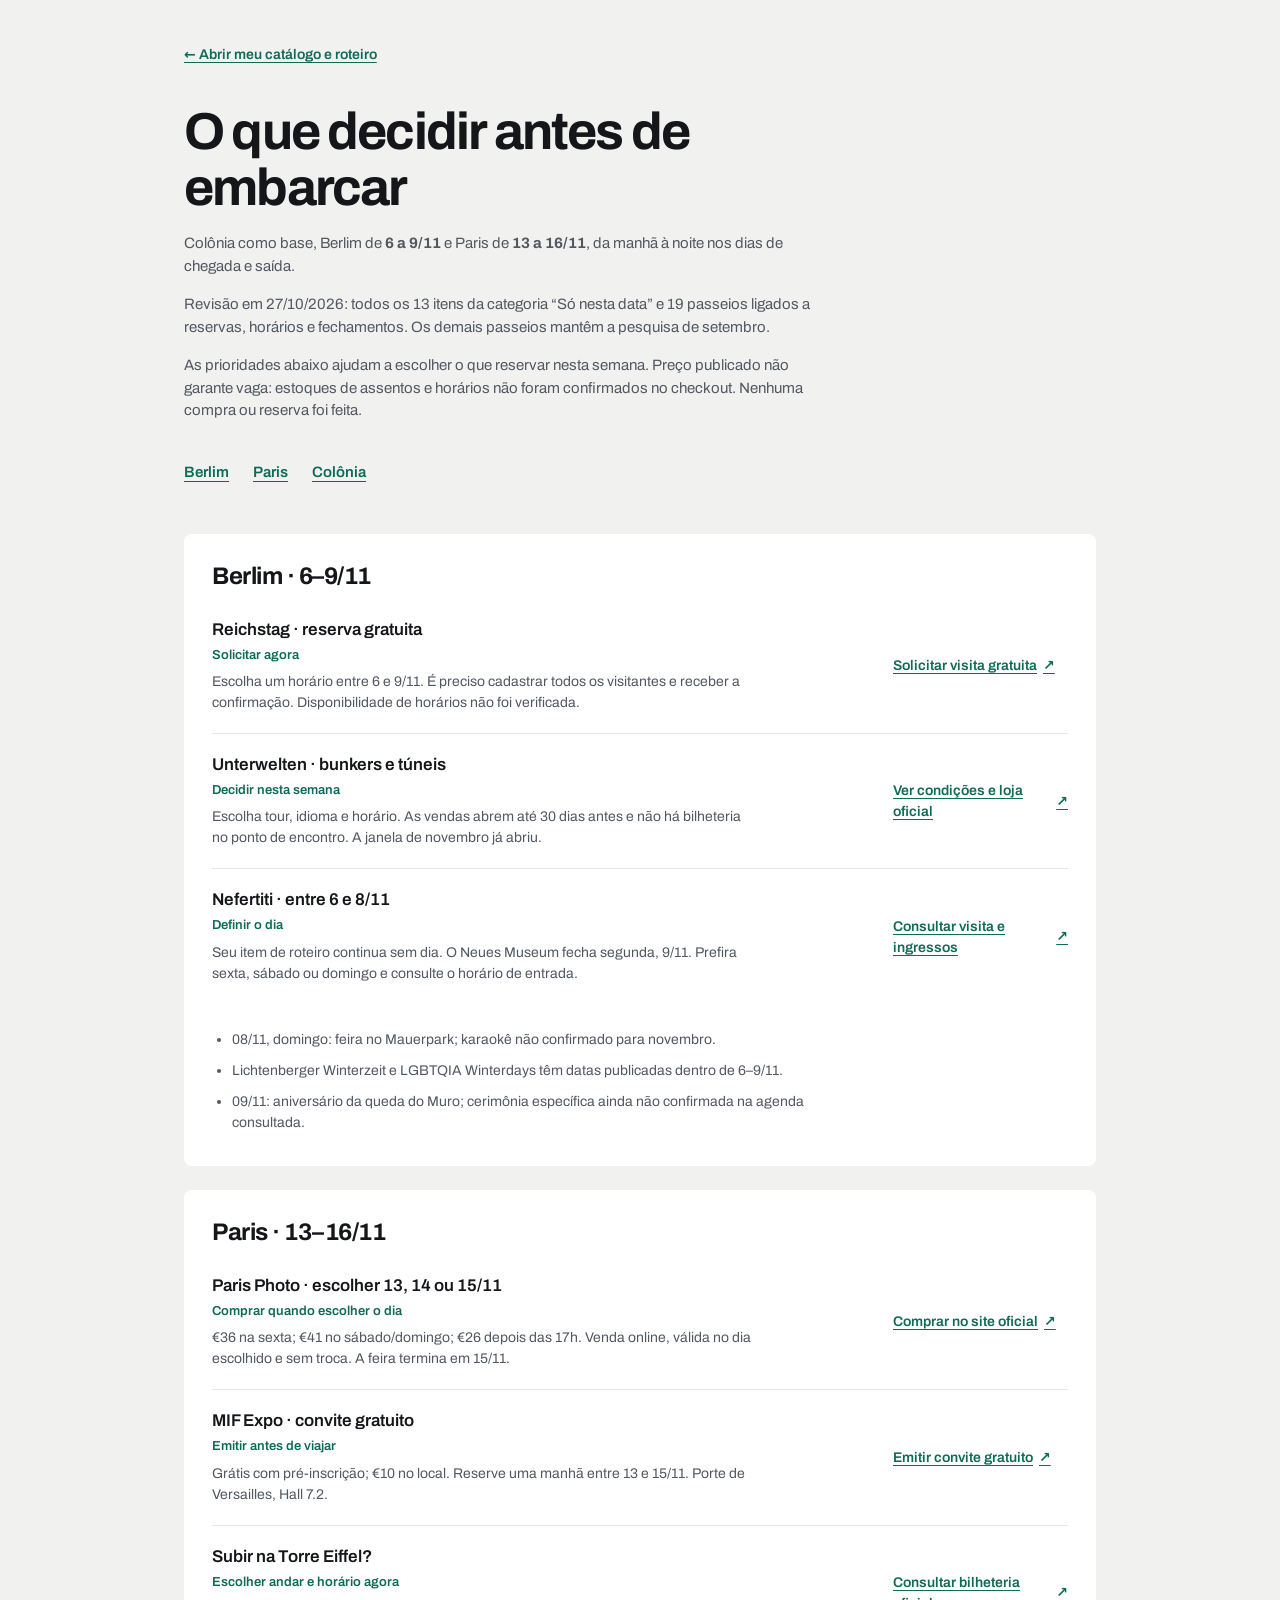
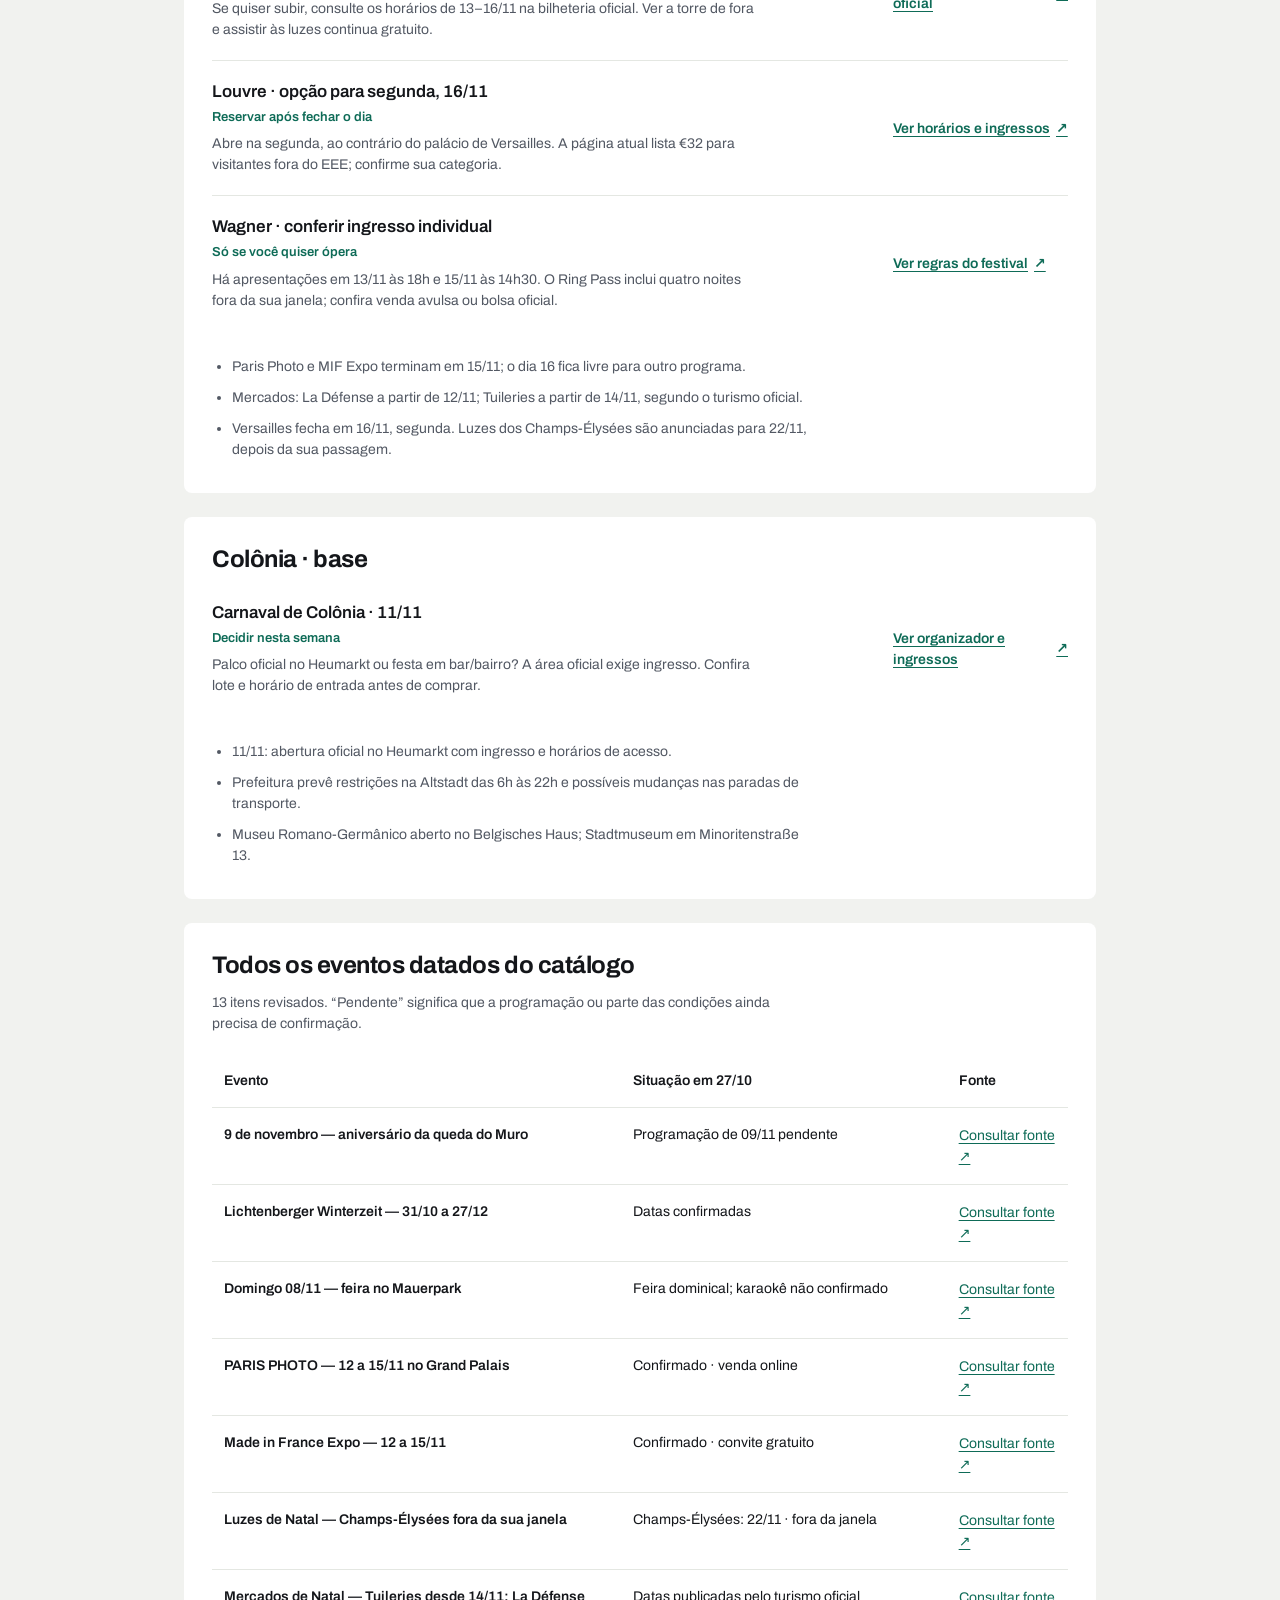
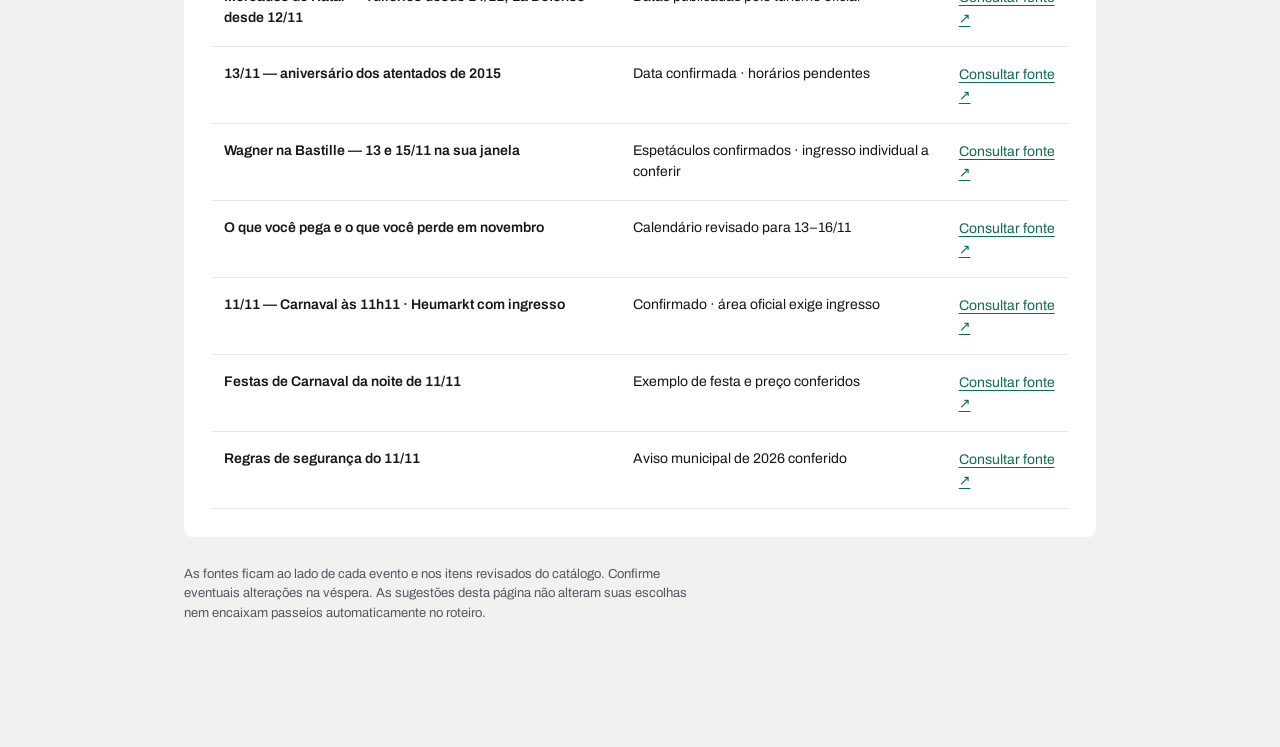
==== app/agenda.html @ 8bd966aa "Atualiza eventos e reservas da viagem de novembro" ====
<!DOCTYPE html>
<html lang="pt-BR">
<head>
<meta charset="utf-8">
<meta name="viewport" content="width=device-width, initial-scale=1">
<meta name="color-scheme" content="light">
<title>Decidir agora · Europa novembro 2026</title>
<link rel="stylesheet" href="app.css?v=20261027">
<link rel="stylesheet" href="agenda.css?v=20261027">
</head>
<body>
<main class="agenda-page">
  <a class="agenda-back" href="index.html">← Abrir meu catálogo e roteiro</a>
  <header class="agenda-intro">
    <h1>O que decidir antes de embarcar</h1>
    <p>Colônia como base, Berlim de <b>6 a 9/11</b> e Paris de <b>13 a 16/11</b>, da manhã à noite nos dias de chegada e saída.</p>
    <p>Revisão em <time datetime="2026-10-27">27/10/2026</time>: todos os 13 itens da categoria “Só nesta data” e 19 passeios ligados a reservas, horários e fechamentos. Os demais passeios mantêm a pesquisa de setembro.</p>
    <p>As prioridades abaixo ajudam a escolher o que reservar nesta semana. Preço publicado não garante vaga: estoques de assentos e horários não foram confirmados no checkout. Nenhuma compra ou reserva foi feita.</p>
  </header>
  <nav class="agenda-nav" aria-label="Cidades da revisão"><a href="#berlin">Berlim</a><a href="#paris">Paris</a><a href="#colonia">Colônia</a></nav>
  <div id="agenda-full"></div>
  <p class="agenda-foot">As fontes ficam ao lado de cada evento e nos itens revisados do catálogo. Confirme eventuais alterações na véspera. As sugestões desta página não alteram suas escolhas nem encaixam passeios automaticamente no roteiro.</p>
</main>
<script src="dados.js?v=20261027"></script>
<script src="agenda.js?v=20261027"></script>
</body>
</html>
---- app/app.css ----
/* ============================================================
   TOKENS
   ============================================================ */
@font-face{
  font-family:"Archivo";font-style:normal;font-weight:400 700;font-display:swap;
  src:url(font/archivo.woff2) format("woff2");
}
@font-face{
  font-family:"Archivo Narrow";font-style:normal;font-weight:400 600;font-display:swap;
  src:url(font/archivo-narrow.woff2) format("woff2");
}
:root{
  color-scheme:light;
  --bg:#F1F2EF;
  --surface:#FFFFFF;
  --surface-2:#F6F7F4;
  --ink:#14161A;
  --ink-2:#525863;
  --ink-3:#6B7280;
  --line:#E4E7E2;
  --line-2:#CFD4CE;
  --accent:#0E6B57;
  --accent-ink:#FFFFFF;
  --accent-soft:#E4EFEA;
  --no-soft:#F9EAE7;
  --no-ink:#8A322B;
  --s-must:#0E6B57;
  --s-want:#5E9C8A;
  --s-maybe:#A8AEB8;
  --s-no:#9E3B33;
  --scrim:linear-gradient(to top,rgba(8,10,12,.86) 0%,rgba(8,10,12,.55) 42%,rgba(8,10,12,.10) 78%,rgba(8,10,12,0) 100%);
  --ff:"Archivo",system-ui,-apple-system,"Segoe UI",Roboto,sans-serif;
  --ffn:"Archivo Narrow","Archivo",system-ui,sans-serif;
  --chrome-h:52px;
  --ease:cubic-bezier(.16,1,.3,1);
  --ease-2:cubic-bezier(.22,.61,.36,1);
  /* cidades */
  --c-berlin:#2F5D8C;
  --c-paris:#8A5A2B;
  --c-colonia:#0E6B57;
  --c-voo:#79808D;
  /* cor de cada categoria */
  --k-data:#A8681B;
  --k-arte:#6A4CA6;
  --k-historia:#8A5A3B;
  --k-bairro:#2F6F8F;
  --k-natureza:#3F7A3A;
  --k-noturno:#4A4E8C;
  --k-balada:#A03C6E;
  --k-comida:#B0552A;
  --k-compras:#8A6B1F;
  --k-palco:#5B4B8A;
  --k-unica:#0E6B57;
  --k-batevolta:#4C6470;
  /* etiquetas */
  --t-good-bg:#E4EFEA;--t-good-ink:#0E6B57;
  --t-warn-bg:#F9EAE7;--t-warn-ink:#8A322B;
  --t-warm-bg:#FAF0E2;--t-warm-ink:#8A5A1F;
  --t-night-bg:#EAEBF5;--t-night-ink:#40447E;
  --t-blue-bg:#E6EFF5;--t-blue-ink:#2F6F8F;
  --t-violet-bg:#EFEBF7;--t-violet-ink:#6A4CA6;
  --t-pink-bg:#F8EAF1;--t-pink-ink:#96376A;
}

/* ============================================================
   BASE
   ============================================================ */
*,*::before,*::after{box-sizing:border-box}
/* o atributo hidden perde para qualquer classe com display: sem isto o ✕ da
   busca e os blocos escondidos continuam aparecendo */
[hidden]{display:none!important}
html{-webkit-text-size-adjust:100%}
body{
  margin:0;background:var(--bg);color:var(--ink);
  font-family:var(--ff);font-size:15px;line-height:1.5;
  font-synthesis-weight:none;
  -webkit-font-smoothing:antialiased;
  text-rendering:optimizeLegibility;
  padding-bottom:64px;
}
h1,h2,h3,p,figure{margin:0}
button,input,select,textarea{font:inherit;color:inherit}
button{background:none;border:0;padding:0;cursor:pointer}
a{color:inherit;text-decoration:none}
ul{margin:0;padding:0;list-style:none}
svg{display:block}
.ic{width:18px;height:18px;stroke:currentColor;fill:none;stroke-width:1.5;stroke-linecap:round;stroke-linejoin:round}
.ic-s{width:14px;height:14px}
.ic-l{width:22px;height:22px}
.sr{position:absolute;width:1px;height:1px;overflow:hidden;clip:rect(0 0 0 0);white-space:nowrap}
:focus-visible{outline:2px solid var(--accent);outline-offset:2px;border-radius:3px}
::selection{background:var(--accent);color:var(--accent-ink)}
html{scrollbar-color:var(--line-2) transparent;scrollbar-width:thin}
::-webkit-scrollbar{width:10px;height:10px}
::-webkit-scrollbar-track{background:transparent}
::-webkit-scrollbar-thumb{background:var(--line-2);border:3px solid var(--bg);border-radius:99px}
.wrap{max-width:1080px;margin:0 auto;padding:0 20px}
@media(max-width:600px){.wrap{padding:0 16px}}

/* ============================================================
   CHROME  (barra fixa: abas + acoes + painel de filtro)
   ============================================================ */
.chrome{
  position:sticky;top:0;z-index:50;padding:4px 0 6px;
  background:color-mix(in srgb,var(--bg) 88%,transparent);
  backdrop-filter:blur(14px) saturate(1.4);
  -webkit-backdrop-filter:blur(14px) saturate(1.4);
  border-bottom:1px solid transparent;
  transition:border-color .2s linear,background .2s linear;
}
.chrome.stuck{border-bottom-color:var(--line)}
.chrome-in{display:flex;align-items:center;gap:10px;padding:4px 0}
.tabs{position:relative;display:flex;align-items:stretch;gap:1px;overflow-x:auto;scrollbar-width:none;flex:1;min-width:0;height:36px}
.tabs::-webkit-scrollbar{display:none}
.tab{
  position:relative;flex:0 0 auto;padding:0 10px;height:36px;
  font-size:13.5px;font-weight:500;letter-spacing:-.005em;color:var(--ink-3);
  transition:color .18s var(--ease-2);
}
.tab:hover{color:var(--ink-2)}
.tab.on{color:var(--ink);font-weight:600}
.tab-n{font-size:11px;font-family:var(--ffn);font-variant-numeric:tabular-nums;color:var(--accent);margin-left:5px;font-weight:600}
.tab-ink{
  position:absolute;bottom:0;left:0;height:1.5px;width:0;background:var(--ink);
  transform:translateX(0);border-radius:2px;pointer-events:none;
  transition:transform .34s var(--ease),width .34s var(--ease);
}
.chrome-actions{display:flex;align-items:center;gap:2px;flex:0 0 auto}
.iconbtn{
  display:grid;place-items:center;width:36px;height:36px;border-radius:8px;color:var(--ink-3);
  position:relative;transition:color .16s linear,background .16s linear;
}
.iconbtn:hover{color:var(--ink);background:var(--surface-2)}
.iconbtn[aria-expanded="true"]{color:var(--ink);background:var(--surface-2)}

/* faixa de categorias: o eixo principal da triagem, sempre visivel.
   Fala a lingua do app: icone na cor da categoria e selo de contagem tingido,
   como no cabecalho de secao da lista. */
.catwrap{padding-bottom:2px}
/* No desktop a faixa QUEBRA em quantas linhas precisar: arrastar de lado com o
   mouse e' ruim e ali sobra altura. No celular ela volta a ser uma linha
   deslizavel, porque arrastar com o dedo funciona e altura e' escassa. */
.catrail{display:flex;flex-wrap:wrap;gap:4px 6px;padding:3px 0 8px}
.catpill{
  flex:0 0 auto;display:inline-flex;align-items:center;gap:8px;
  height:34px;padding:0 11px 0 10px;border-radius:10px;
  background:var(--surface);border:1px solid transparent;
  font-size:13px;font-weight:500;letter-spacing:-.005em;color:var(--ink-2);
  transition:background .15s linear,border-color .15s linear,color .15s linear;
}
.catpill .ic{width:15px;height:15px;color:var(--cat,var(--ink-3));flex:0 0 auto}
.catpill b{
  min-width:24px;padding:1px 6px;border-radius:999px;text-align:center;
  font-family:var(--ffn);font-size:12px;font-weight:600;font-variant-numeric:tabular-nums;
  color:var(--cat,var(--ink-3));
  background:color-mix(in srgb,var(--cat,var(--line)) 12%,var(--bg));
}
.catpill:hover{background:color-mix(in srgb,var(--cat,var(--accent)) 7%,var(--surface));color:var(--ink)}
.catpill[aria-pressed="true"]{
  background:color-mix(in srgb,var(--cat,var(--accent)) 13%,var(--surface));
  border-color:color-mix(in srgb,var(--cat,var(--accent)) 40%,transparent);
  color:var(--ink);font-weight:600;
}

/* busca: divide a linha das abas no desktop e desce para a propria linha no celular */
.searchrow{display:flex;align-items:center;gap:6px;flex:0 0 auto}
.searchrow .field{width:290px;height:34px}
.searchrow.off{display:none}
#filterbar.off{display:none}

/* temas (tags): abaixo da foto da cidade, sempre visiveis.
   Ficam em duas linhas e crescem no "Mostrar tudo", para o celular nao virar um bloco. */
.fb{padding-top:16px}
.fb-h{display:flex;align-items:baseline;gap:10px;margin-bottom:10px}
.fb-more{margin-left:auto;font-size:12.5px;font-weight:600;color:var(--accent)}
.fb-more:hover{text-decoration:underline;text-underline-offset:3px}
.fb-chips{
  display:flex;flex-wrap:wrap;gap:6px;max-height:70px;overflow:hidden;
  -webkit-mask-image:linear-gradient(180deg,#000 calc(100% - 16px),transparent 100%);
  mask-image:linear-gradient(180deg,#000 calc(100% - 16px),transparent 100%);
}
.fb.open .fb-chips{max-height:none;-webkit-mask-image:none;mask-image:none}
.fb-foot{display:flex;align-items:center;justify-content:space-between;gap:12px;flex-wrap:wrap;margin-top:14px}

/* no celular as abas ganham a linha inteira (antes "Gostos" ficava fora),
   e a busca divide a linha seguinte com o icone de inicio */
@media(max-width:759px){
  .chrome-in{flex-wrap:wrap;gap:2px 10px}
  .tabs{
    order:1;flex:1 1 100%;
    -webkit-mask-image:linear-gradient(90deg,#000 calc(100% - 34px),transparent 100%);
    mask-image:linear-gradient(90deg,#000 calc(100% - 34px),transparent 100%);
  }
  .tab{padding:0 8px;font-size:13px}
  .searchrow{order:2;flex:1 1 auto;min-width:0;padding:2px 0 6px}
  .searchrow .field{width:auto;flex:1;min-width:0;height:32px}
  .chrome-actions{order:3;margin-left:0}
  .catpill{height:32px}
  .catrail{
    flex-wrap:nowrap;overflow-x:auto;scrollbar-width:none;scroll-behavior:smooth;
    margin:0 -20px;padding:3px 20px 8px;
    -webkit-mask-image:linear-gradient(90deg,#000 calc(100% - 34px),transparent 100%);
    mask-image:linear-gradient(90deg,#000 calc(100% - 34px),transparent 100%);
  }
  .catrail::-webkit-scrollbar{display:none}
}
@media(max-width:600px){.catrail{margin:0 -16px;padding:3px 16px 8px}}

.field{display:flex;align-items:center;gap:9px;background:var(--surface);border:1px solid var(--line);border-radius:9px;padding:0 12px;height:42px;transition:border-color .16s linear}
.field:focus-within{border-color:var(--ink-3)}
.field input{flex:1;min-width:0;border:0;background:none;outline:none;font-size:14px}
.field input::placeholder{color:var(--ink-3)}
.field .ic{color:var(--ink-3);flex:0 0 auto}
.grp-h{font-size:11px;font-weight:600;letter-spacing:.09em;text-transform:uppercase;color:var(--ink-3)}
.chip{
  flex:0 0 auto;display:inline-flex;align-items:center;gap:6px;
  height:32px;padding:0 12px;border-radius:99px;border:1px solid var(--line);
  background:var(--surface);color:var(--ink-2);font-size:12.5px;font-weight:500;
  transition:background .16s linear,border-color .16s linear,color .16s linear;
}
.chip .ic{width:15px;height:15px;color:var(--ink-3);transition:color .16s linear}
.chip:hover{border-color:var(--line-2);color:var(--ink)}
.chip.on{background:var(--ink);border-color:var(--ink);color:var(--bg)}
.chip.on .ic{color:var(--bg)}
.sel{display:flex;align-items:center;gap:8px;font-size:12.5px;color:var(--ink-3)}
.sel select{
  border:1px solid var(--line);background:var(--surface);border-radius:8px;
  padding:7px 9px;font-size:12.5px;color:var(--ink-2);outline:none;
}
.tbtn{font-size:12.5px;font-weight:600;color:var(--accent);display:inline-flex;align-items:center;gap:6px}
.tbtn:hover{text-decoration:underline;text-underline-offset:3px}
/* resumo de filtro ativo */
.fsum{
  display:none;align-items:center;gap:10px;padding:0 0 9px;font-size:12px;color:var(--ink-3);
  overflow-x:auto;scrollbar-width:none;white-space:nowrap;
}
.fsum.show{display:flex}
.fsum b{font-weight:600;color:var(--ink-2)}
.fsum::-webkit-scrollbar{display:none}

/* ============================================================
   HERO
   ============================================================ */
.hero{position:relative;overflow:hidden;background:var(--surface-2);isolation:isolate}
.hero-img{
  display:block;width:100%;height:clamp(190px,33vh,400px);object-fit:cover;
  transform:scale(1.05);transform-origin:50% 62%;
  animation:heroIn 1.4s var(--ease) both;
}
@keyframes heroIn{from{transform:scale(1.09);opacity:.4}to{transform:scale(1);opacity:1}}
.hero::after{content:"";position:absolute;inset:0;background:var(--scrim);pointer-events:none}
.hero-in{position:absolute;left:0;right:0;bottom:0;z-index:2;padding-bottom:clamp(16px,4vw,30px)}
.hero-city{
  font-size:clamp(2.1rem,7.4vw,3.6rem);font-weight:600;line-height:1;letter-spacing:-.035em;
  color:#fff;text-wrap:balance;
}
.hero-city span{display:inline-block;overflow:hidden;vertical-align:bottom}
.hero-city i{display:inline-block;font-style:normal;transform:translateY(105%);animation:wordUp .82s var(--ease) both}
@keyframes wordUp{to{transform:translateY(0)}}
.hero-sub{
  display:flex;flex-wrap:wrap;align-items:baseline;gap:4px 14px;margin-top:12px;
  color:rgba(255,255,255,.9);opacity:0;animation:fadeUp .7s var(--ease) .44s both;
}
.hero-dates{font-family:var(--ffn);font-size:13px;font-weight:500;letter-spacing:.04em;font-variant-numeric:tabular-nums}
.hero-note{font-size:13px;line-height:1.45;max-width:60ch;color:rgba(255,255,255,.82)}
@keyframes fadeUp{from{opacity:0;transform:translateY(9px)}to{opacity:1;transform:translateY(0)}}
/* cabeçalho tipográfico (abas sem foto) */
.thead{padding:44px 0 4px}
.thead h2{font-size:clamp(1.6rem,4.6vw,2.2rem);font-weight:600;letter-spacing:-.03em;line-height:1.05}
.thead p{margin-top:10px;color:var(--ink-2);font-size:14px;max-width:66ch;line-height:1.55}

/* ============================================================
   VIEW + LISTA
   ============================================================ */
.view{display:none}
.view.on{display:block;animation:viewIn .34s var(--ease-2) both}
@keyframes viewIn{from{opacity:0;transform:translateY(8px)}to{opacity:1;transform:translateY(0)}}
.list{padding:8px 0 0}
.row-tools{
  display:flex;align-items:baseline;justify-content:space-between;gap:14px;flex-wrap:wrap;
  padding:20px 0 12px;border-bottom:1px solid var(--line);
}
.row-tools .n{font-size:12.5px;color:var(--ink-3);font-variant-numeric:tabular-nums}
.row-tools .n b{color:var(--ink-2);font-weight:600}
.sec{
  margin-top:14px;background:var(--surface);
  border:1px solid var(--line);border-radius:14px;overflow:hidden;
}
.sec:first-child{margin-top:10px}
.sec-h{
  display:flex;align-items:center;gap:10px;width:100%;padding:13px 16px;text-align:left;
  background:color-mix(in srgb,var(--cat,var(--accent)) 8%,var(--surface-2));
  border-bottom:1px solid var(--line);
  transition:background .16s linear;
}
.sec-h:hover{background:color-mix(in srgb,var(--cat,var(--accent)) 15%,var(--surface-2))}
.sec-h.static{cursor:default}
.sec-h.static:hover{background:var(--surface-2)}
.sec-h .ic{color:var(--cat,var(--ink-3));flex:0 0 auto}
.sec-l{font-size:13px;font-weight:600;letter-spacing:.02em;color:var(--ink)}
.sec-h .c{
  margin-left:auto;font-family:var(--ffn);font-size:11.5px;font-weight:600;
  font-variant-numeric:tabular-nums;color:var(--cat,var(--ink-3));
  background:var(--surface);border:1px solid color-mix(in srgb,var(--cat,var(--line)) 26%,transparent);
  border-radius:999px;padding:2px 9px;flex:0 0 auto;
}
.sec-h .chev{color:var(--ink-3);flex:0 0 auto;transition:transform .26s var(--ease)}
.sec.closed .sec-h{border-bottom-color:transparent}
.sec.closed .sec-h .chev{transform:rotate(-90deg)}
.sec-body{overflow:hidden}
.sec.closed .sec-body{height:0}

/* ---- linha ---- */
.row{
  display:grid;grid-template-columns:14px 1fr;gap:14px;
  padding:16px;border-bottom:1px solid var(--line);
  opacity:0;transform:translateY(7px);
  transition:opacity .42s var(--ease-2),transform .42s var(--ease-2),background .18s linear;
}
.sec .row:last-child{border-bottom:0}
.row.in{opacity:1;transform:none}
.row:hover{background:color-mix(in srgb,var(--cat,var(--accent)) 4%,var(--surface-2))}
.row[data-st="no"] .r-title{color:var(--ink-2);text-decoration:line-through;text-decoration-thickness:1px;text-underline-offset:2px}
.swatch{
  width:11px;height:11px;border-radius:3px;margin-top:5px;
  background:var(--surface-2);border:1px solid var(--line-2);
  transition:background .2s var(--ease),border-color .2s var(--ease),transform .34s var(--ease);
}
.row[data-st="must"]  .swatch{background:var(--s-must);border-color:var(--s-must)}
.row[data-st="want"]  .swatch{background:var(--s-want);border-color:var(--s-want)}
.row[data-st="maybe"] .swatch{background:var(--s-maybe);border-color:var(--s-maybe)}
.row[data-st="no"]    .swatch{background:var(--s-no);border-color:var(--s-no)}
.swatch.pop{transform:scale(1.42)}

.r-head{display:flex;align-items:baseline;gap:8px 14px;flex-wrap:wrap}
.r-body{min-width:0}
.r-title{font-size:15.5px;font-weight:600;letter-spacing:-.014em;line-height:1.32;text-wrap:pretty}
.r-org{font-size:12.5px;color:var(--ink-3);font-weight:400}
.r-meta{
  margin-left:auto;font-family:var(--ffn);font-size:12.5px;font-weight:500;color:var(--ink-2);
  font-variant-numeric:tabular-nums;white-space:nowrap;display:flex;gap:9px;align-items:baseline;
}
.r-meta i{font-style:normal;color:var(--line-2)}
@media(max-width:700px){.r-meta{margin-left:0;width:100%}}
.r-why{
  margin-top:7px;font-size:13.5px;line-height:1.56;color:var(--ink-2);max-width:70ch;
  display:-webkit-box;-webkit-line-clamp:2;-webkit-box-orient:vertical;overflow:hidden;
}
.r-why.open{-webkit-line-clamp:unset;display:block;overflow:visible}
.r-why b{font-weight:600;color:var(--ink)}
.r-more{
  margin-top:5px;font-size:12px;font-weight:600;color:var(--ink-3);display:inline-flex;align-items:center;gap:5px;
}
.r-more:hover{color:var(--ink)}
.r-more .ic{transition:transform .24s var(--ease)}
.r-more.open .ic{transform:rotate(180deg)}
.r-foot{display:flex;align-items:center;gap:10px;flex-wrap:wrap;margin-top:11px}
.tags{display:flex;align-items:center;gap:6px;flex-wrap:wrap;min-width:0}
.tag{
  display:inline-flex;align-items:center;height:23px;padding:0 9px;border-radius:999px;line-height:1;
  background:var(--surface-2);border:1px solid var(--line);
  font-size:11.5px;font-weight:500;color:var(--ink-2);letter-spacing:.004em;white-space:nowrap;
  transition:background .14s linear,border-color .14s linear,color .14s linear,transform .14s var(--ease-2);
}
.tag:hover{border-color:var(--line-2);color:var(--ink)}
.tag:active{transform:scale(.96)}
.tag.good{background:var(--t-good-bg);border-color:transparent;color:var(--t-good-ink)}
.tag.warn{background:var(--t-warn-bg);border-color:transparent;color:var(--t-warn-ink);font-weight:600}
.tag.warm{background:var(--t-warm-bg);border-color:transparent;color:var(--t-warm-ink)}
.tag.night{background:var(--t-night-bg);border-color:transparent;color:var(--t-night-ink)}
.tag.blue{background:var(--t-blue-bg);border-color:transparent;color:var(--t-blue-ink)}
.tag.violet{background:var(--t-violet-bg);border-color:transparent;color:var(--t-violet-ink)}
.tag.pink{background:var(--t-pink-bg);border-color:transparent;color:var(--t-pink-ink)}
.tag.star{background:var(--accent);border-color:var(--accent);color:var(--accent-ink);font-weight:600}
.tag.star:hover{color:var(--accent-ink)}
/* o que nasceu de uma ideia anotada no app */
.tag.novo{background:var(--accent-soft);border-color:transparent;color:var(--accent);font-weight:600}
.tag.novo:hover{color:var(--accent)}

/* ---- ideias anotadas ---- */
.ideias{margin-top:18px}
.ideia-l{
  display:block;margin-bottom:7px;font-family:var(--ffn);font-size:11px;font-weight:600;
  letter-spacing:.09em;text-transform:uppercase;color:var(--ink-3);
}
.ideia-linha{display:flex;gap:6px}
.ideia-in{
  flex:1 1 auto;min-width:0;height:40px;padding:0 13px;border-radius:10px;
  border:1px solid var(--line);background:var(--surface);color:var(--ink);font-size:13.5px;
}
.ideia-in::placeholder{color:var(--ink-3)}
.ideia-in:focus{outline:none;border-color:var(--accent)}
.ideia-b{
  flex:0 0 auto;height:40px;padding:0 16px;border-radius:10px;border:1px solid var(--accent);
  background:var(--accent);color:var(--accent-ink);font-size:13.5px;font-weight:600;
}
.ideia-b:active{transform:scale(.97)}
.ideia-lista{list-style:none;margin:8px 0 0;padding:0;display:grid;gap:4px}
.ideia{
  display:flex;align-items:center;gap:9px;padding:8px 10px;border-radius:10px;
  background:var(--surface-2);border:1px solid var(--line);font-size:13.5px;
}
.ideia.pronta{opacity:.6}
.ideia.pronta .ideia-txt{text-decoration:line-through}
.ideia-quem{
  flex:0 0 auto;width:19px;height:19px;border-radius:99px;display:grid;place-items:center;
  background:var(--pc,var(--ink-3));color:#fff;font-family:var(--ffn);font-size:10px;font-weight:700;
}
.ideia-txt{flex:1 1 auto;min-width:0;overflow-wrap:anywhere}
.ideia-marca{
  flex:0 0 auto;font-family:var(--ffn);font-size:10.5px;font-weight:600;letter-spacing:.06em;
  text-transform:uppercase;color:var(--ink-3);
}
.ideia.pronta .ideia-marca{color:var(--accent)}
.ideia-x{flex:0 0 auto;width:26px;height:26px;border-radius:8px;color:var(--ink-3);font-size:17px;line-height:1}
.ideia-x:hover{color:var(--no-ink);background:var(--no-soft)}
.r-act{display:flex;align-items:center;gap:4px;margin-left:auto;flex-wrap:wrap;justify-content:flex-end;row-gap:6px}
.ricons{display:flex;align-items:center;gap:2px;flex:0 0 auto}
.steps{display:flex;gap:3px;background:var(--bg);border-radius:9px;flex-wrap:wrap;justify-content:flex-end}
.step{
  height:32px;padding:0 11px;border-radius:7px;font-size:12px;font-weight:500;color:var(--ink-3);
  border:1px solid transparent;white-space:nowrap;
  display:inline-flex;align-items:center;gap:6px;
  transition:background .16s linear,color .16s linear,border-color .16s linear;
}
.step:hover{color:var(--ink);background:var(--surface-2)}
.step[aria-pressed="true"]{font-weight:600}
.step[data-r="must"][aria-pressed="true"]{background:var(--accent);color:var(--accent-ink)}
.step[data-r="want"][aria-pressed="true"]{background:var(--accent-soft);color:var(--accent)}
.step[data-r="maybe"][aria-pressed="true"]{background:var(--surface-2);color:var(--ink);border-color:var(--line)}
.step[data-r="no"][aria-pressed="true"]{background:var(--no-soft);color:var(--no-ink)}
/* quem já escolheu aquele nível: bolinha com a foto e, enquanto a foto
   não existe, a inicial na cor da pessoa (a imagem sai sozinha se faltar) */
.step .who{display:inline-flex;align-items:center}
.step .who:empty{display:none}
.ava{
  position:relative;width:17px;height:17px;border-radius:99px;overflow:hidden;flex:0 0 auto;
  background:var(--pc,var(--ink-3));display:grid;place-items:center;
  box-shadow:0 0 0 1.5px var(--surface);
}
.ava+.ava{margin-left:-5px}
.ava img{position:absolute;inset:0;width:100%;height:100%;object-fit:cover}
.ava b{font-size:9.5px;line-height:1;font-weight:700;color:#fff;font-family:var(--ffn)}
.mini{
  display:grid;place-items:center;width:32px;height:32px;border-radius:7px;color:var(--ink-3);
  transition:color .14s linear,background .14s linear;
}
.mini:hover{color:var(--ink);background:var(--surface-2)}
.mini.has{color:var(--accent)}
.note{
  display:none;width:100%;margin-top:11px;background:var(--surface);border:1px solid var(--line);
  border-radius:9px;padding:10px 12px;font-size:13px;line-height:1.5;resize:vertical;min-height:62px;
  outline:none;transition:border-color .16s linear;
}
.note.show{display:block;animation:fadeUp .22s var(--ease-2) both}
.note:focus{border-color:var(--ink-3)}
.note::placeholder{color:var(--ink-3)}
.empty{padding:60px 0;text-align:center;color:var(--ink-3);font-size:14px}

/* ============================================================
   FONTES
   ============================================================ */
.fgroup{
  margin-top:14px;background:var(--surface);
  border:1px solid var(--line);border-radius:14px;overflow:hidden;
}
.fgroup .sec-h{
  margin:0;padding:13px 16px;background:var(--surface-2);
  border-bottom:1px solid var(--line);
}
.src{
  display:grid;grid-template-columns:78px 1fr;gap:14px;
  margin:0;padding:14px 16px;border-bottom:1px solid var(--line);
}
.fgroup .src:last-child{border-bottom:0}
@media(max-width:600px){.src{grid-template-columns:1fr;gap:7px}}
.pill{
  align-self:start;justify-self:start;font-size:9.5px;font-weight:600;letter-spacing:.07em;text-transform:uppercase;
  color:var(--ink-3);background:var(--surface-2);border:1px solid transparent;
  border-radius:999px;padding:4px 8px;line-height:1;text-align:center;
}
.pill.of{background:var(--t-good-bg);color:var(--t-good-ink)}
.pill.co{background:var(--t-violet-bg);color:var(--t-violet-ink)}
.pill.mi{background:var(--t-blue-bg);color:var(--t-blue-ink)}
.src-b a{font-size:14px;font-weight:600;letter-spacing:-.008em}
.src-b a:hover{color:var(--accent)}
.src-b .dom{font-family:var(--ffn);font-size:12px;color:var(--ink-3);margin-left:7px}
.src-b p{margin-top:4px;font-size:13px;line-height:1.5;color:var(--ink-2);max-width:74ch}
.facts{
  margin-top:14px;background:var(--surface);border:1px solid var(--line);
  border-radius:14px;padding:0 16px 18px;
}
.facts h3{
  margin:0 -16px;padding:13px 16px;background:var(--t-warn-bg);
  border-bottom:1px solid var(--line);border-radius:13px 13px 0 0;
  font-size:13px;font-weight:600;letter-spacing:.02em;
}
.facts ul{margin-top:16px;display:grid;gap:15px}
.facts li{display:grid;grid-template-columns:14px 1fr;gap:13px;font-size:13.5px;line-height:1.55;color:var(--ink-2);max-width:78ch}
.facts li .ic{color:var(--no-ink);margin-top:2px}
.facts b{color:var(--ink);font-weight:600}
.facts a{color:var(--accent);font-weight:500}
.facts a:hover{text-decoration:underline;text-underline-offset:3px}

/* ============================================================
   GOSTOS
   ============================================================ */
.stat{display:grid;grid-template-columns:repeat(auto-fit,minmax(132px,1fr));gap:1px;background:var(--line);border:1px solid var(--line);border-radius:11px;overflow:hidden;margin-top:22px}
.stat div{background:var(--surface);padding:16px 15px}
.stat .v{font-size:26px;font-weight:600;letter-spacing:-.035em;font-variant-numeric:tabular-nums;line-height:1}
.stat .l{margin-top:6px;font-size:12px;color:var(--ink-3);letter-spacing:.02em}
.bars{margin-top:28px;display:grid;gap:13px}
.bar-h{display:flex;align-items:baseline;justify-content:space-between;gap:12px;font-size:12.5px;color:var(--ink-2)}
.bar-h b{font-family:var(--ffn);font-variant-numeric:tabular-nums;color:var(--ink-3);font-weight:500}
.bar{height:3px;background:var(--surface-2);border-radius:99px;margin-top:6px;overflow:hidden}
.bar i{display:block;height:100%;background:var(--accent);border-radius:99px;width:0;transition:width .9s var(--ease)}
.acts{display:flex;flex-wrap:wrap;gap:8px;margin-top:30px}
.btn{
  height:40px;padding:0 16px;border-radius:9px;border:1px solid var(--line);background:var(--surface);
  font-size:13px;font-weight:600;color:var(--ink);display:inline-flex;align-items:center;gap:8px;
  transition:border-color .16s linear,color .16s linear,background .16s linear;
}
.btn:hover{border-color:var(--ink-3)}
.btn.pri{background:var(--ink);border-color:var(--ink);color:var(--bg)}
.btn.pri:hover{opacity:.88}
.btn.dng:hover{border-color:var(--no-ink);color:var(--no-ink)}
.out{
  width:100%;margin-top:18px;min-height:260px;background:var(--surface);border:1px solid var(--line);
  border-radius:11px;padding:14px;font-family:ui-monospace,SFMono-Regular,Menlo,Consolas,monospace;
  font-size:11.5px;line-height:1.6;color:var(--ink-2);outline:none;resize:vertical;
}
.foot{margin-top:56px;padding:26px 0 40px;border-top:1px solid var(--line);font-size:12px;line-height:1.7;color:var(--ink-3)}
.foot a{color:var(--ink-2)}
.foot a:hover{color:var(--accent)}
.foot p+p{margin-top:5px}
.toast{
  position:fixed;left:50%;bottom:26px;transform:translate(-50%,14px);z-index:99;
  background:var(--ink);color:var(--bg);font-size:13px;font-weight:600;padding:11px 18px;border-radius:99px;
  box-shadow:0 8px 30px rgba(0,0,0,.28);opacity:0;transition:opacity .22s var(--ease-2),transform .22s var(--ease-2);
}
.toast.on{opacity:1;transform:translate(-50%,0)}

/* ============================================================
   ROTEIRO  (mes, dia aberto, sem dia definido, arrasto)
   ============================================================ */
.plan-line{margin-top:16px;font-size:12.5px;color:var(--ink-3);line-height:1.6}
.plan-line b{font-weight:600;color:var(--ink-2);font-variant-numeric:tabular-nums}
.legs{display:flex;flex-wrap:wrap;gap:6px 18px;margin-top:14px;font-size:12.5px;color:var(--ink-2)}
.legs span{display:inline-flex;align-items:center;gap:7px}
.legs i{width:8px;height:8px;border-radius:99px;background:var(--c);flex:0 0 auto}

/* ---- mes ---- */
.month{margin-top:20px;border:1px solid var(--line);border-radius:12px;overflow:hidden;background:var(--surface)}
.mh-row{display:grid;grid-template-columns:repeat(7,1fr);background:var(--surface-2);border-bottom:1px solid var(--line)}
.mh{padding:7px 0;text-align:center;font-size:10px;font-weight:600;letter-spacing:.1em;text-transform:uppercase;color:var(--ink-3)}
.mgrid{display:grid;grid-template-columns:repeat(7,1fr)}
.mday{
  display:flex;flex-direction:column;gap:4px;min-height:62px;padding:7px 8px 8px;
  text-align:left;background:var(--surface);
  border-right:1px solid var(--line);border-bottom:1px solid var(--line);
  transition:background .16s linear,box-shadow .16s linear;
}
.mday.edge-r{border-right:0}
.mday.edge-b{border-bottom:0}
.mday.blank{background:color-mix(in srgb,var(--ink) 6%,var(--surface))}
.mday.off{background:color-mix(in srgb,var(--ink) 6%,var(--surface))}
.mday.trip{cursor:pointer}
.mday.trip:hover{background:color-mix(in srgb,var(--accent-soft) 55%,var(--surface))}
.mday.trip:active{background:var(--accent-soft)}
.mday.on{background:var(--accent-soft);box-shadow:inset 0 0 0 1.5px var(--accent)}
.mday.drop{background:var(--accent-soft);box-shadow:inset 0 0 0 2px var(--accent)}
.mday .dn{
  display:flex;align-items:center;gap:6px;line-height:1;color:var(--ink-2);
  font-family:var(--ffn);font-size:14px;font-weight:600;font-variant-numeric:tabular-nums;
}
.mday .dn i{width:7px;height:7px;border-radius:99px;background:var(--c);flex:0 0 auto}
.mday.off .dn{color:var(--ink-3);opacity:.55}
.mday .cnt{
  margin-top:auto;font-family:var(--ffn);font-size:11.5px;font-weight:600;
  font-variant-numeric:tabular-nums;color:var(--c);
}
.mday .cnt.zero{color:var(--line-2)}

/* ---- painel do dia ---- */
.daywrap{
  margin-top:18px;scroll-margin-top:72px;animation:viewIn .3s var(--ease-2) both;
  background:var(--surface);border:1px solid var(--line);border-radius:14px;overflow:hidden;
}
.daybar{
  display:flex;align-items:flex-start;gap:12px;padding:14px 16px;
  background:linear-gradient(180deg,color-mix(in srgb,var(--dc,var(--accent)) 9%,var(--surface-2)),var(--surface-2));
  border-bottom:1px solid var(--line);
}
.daybar .dt{font-size:16px;font-weight:600;letter-spacing:-.016em;line-height:1.25}
.daybar .dw{margin-top:4px;font-size:12.5px;color:var(--ink-3);line-height:1.5}
.back{
  display:inline-flex;align-items:center;gap:3px;height:30px;padding:0 9px 0 5px;border-radius:8px;
  font-size:12.5px;font-weight:600;color:var(--ink-3);flex:0 0 auto;
  transition:background .14s linear,color .14s linear;
}
.back:hover{background:var(--surface-2);color:var(--ink)}

/* ---- item do roteiro ---- */
.plist{display:grid;grid-template-columns:1fr;align-items:start}
.pitem{
  display:grid;grid-template-columns:auto minmax(0,1fr) auto;gap:12px;align-items:start;
  padding:13px 16px;border-bottom:1px solid var(--line);
  transition:opacity .18s linear,background .16s linear;
}
.daywrap .pitem:last-child,.poolwrap .pitem:last-child{border-bottom:0}
.pitem:hover{background:var(--surface-2)}
.grip{
  display:grid;place-items:center;width:26px;height:26px;border-radius:6px;color:var(--line-2);
  cursor:grab;touch-action:none;transition:color .14s linear,background .14s linear;
}
.grip:hover{color:var(--ink-2);background:var(--surface-2)}
.grip:active{cursor:grabbing}
.grip:focus-visible{color:var(--ink-2)}
.pt{font-size:14.5px;font-weight:600;letter-spacing:-.012em;line-height:1.32;text-wrap:pretty}
.pt .po{font-size:12.5px;font-weight:400;color:var(--ink-3)}
.pm{margin-top:4px;font-family:var(--ffn);font-size:12px;color:var(--ink-3);font-variant-numeric:tabular-nums}
.pfix{margin-top:6px;display:inline-flex;align-items:center;gap:5px;font-size:11.5px;font-weight:600;color:var(--accent)}
.pfix.bad{color:var(--no-ink)}
.pact{display:flex;align-items:center;gap:2px}
.fit{
  height:26px;padding:0 9px;border-radius:7px;white-space:nowrap;
  display:inline-flex;align-items:center;gap:4px;
  font-size:11.5px;font-weight:600;background:var(--accent-soft);color:var(--accent);
  transition:background .14s linear,color .14s linear;
}
.fit:hover{background:var(--accent);color:var(--accent-ink)}
.pitem.dragging{opacity:.3}
.ghost{
  position:fixed;left:0;top:0;z-index:130;pointer-events:none;opacity:0;margin:0;
  display:grid;grid-template-columns:1fr;gap:0;padding:12px 14px;
  background:var(--surface);border:1px solid var(--line-2);border-radius:12px;
  box-shadow:0 18px 46px rgba(0,0,0,.24);will-change:transform;
}
.ghost .grip,.ghost .pact{display:none}
.ph{height:2px;background:var(--accent);border-radius:2px}
.pempty{padding:20px 0 22px;font-size:13px;line-height:1.6;color:var(--ink-3);max-width:62ch}
html.busy{user-select:none;-webkit-user-select:none}
html.busy body{padding-bottom:100px}
html.busy .pempty{display:none}

/* ---- sem dia definido ---- */
.poolwrap{
  margin-top:18px;background:var(--surface);
  border:1px solid var(--line);border-radius:14px;overflow:hidden;
}
.pool-h{
  display:flex;align-items:center;gap:9px;padding:13px 16px;
  background:var(--surface-2);border-bottom:1px solid var(--line);
}
.pool-h .ic{color:var(--ink-3)}
.pool-h h3{font-size:13px;font-weight:600;letter-spacing:.02em}
.pool-h .c{
  margin-left:auto;font-family:var(--ffn);font-size:11.5px;font-weight:600;
  font-variant-numeric:tabular-nums;color:var(--ink-2);
  background:var(--surface);border:1px solid var(--line);border-radius:999px;padding:2px 9px;
}

/* ---- faixa de dias que aparece durante o arrasto ---- */
.rail{
  position:fixed;left:0;right:0;bottom:0;z-index:120;
  display:flex;align-items:center;gap:6px;overflow-x:auto;scrollbar-width:none;
  padding:10px 0 calc(10px + env(safe-area-inset-bottom));
  background:color-mix(in srgb,var(--bg) 92%,transparent);
  backdrop-filter:blur(16px) saturate(1.5);-webkit-backdrop-filter:blur(16px) saturate(1.5);
  border-top:1px solid var(--line);
  animation:railIn .24s var(--ease) both;
}
@keyframes railIn{from{transform:translateY(102%)}to{transform:none}}
.rail::-webkit-scrollbar{display:none}
.rail>*:first-child{margin-left:16px}
.rail>*:last-child{margin-right:16px}
.rail-l{flex:0 0 auto;font-size:10px;font-weight:600;letter-spacing:.09em;text-transform:uppercase;color:var(--ink-3);margin-right:2px}
.rd{
  flex:0 0 auto;display:flex;flex-direction:column;align-items:center;justify-content:center;gap:1px;
  min-width:48px;height:46px;padding:0 8px;border-radius:9px;
  border:1px solid var(--line);background:var(--surface);color:var(--ink-2);
  font-family:var(--ffn);font-size:14.5px;font-weight:600;font-variant-numeric:tabular-nums;
  transition:background .14s linear,border-color .14s linear,color .14s linear,transform .14s var(--ease-2);
}
.rd small{font-size:9px;font-weight:500;letter-spacing:.06em;text-transform:uppercase;color:var(--ink-3)}
.rd.fit{border-color:color-mix(in srgb,var(--c) 55%,var(--line));color:var(--c)}
.rd.fit small{color:color-mix(in srgb,var(--c) 62%,var(--ink-3))}
.rd.hot{background:var(--accent);border-color:var(--accent);color:var(--accent-ink);transform:scale(1.07)}
.rd.hot small{color:color-mix(in srgb,var(--accent-ink) 80%,transparent)}

.mini.in{background:var(--accent);color:var(--accent-ink)}
.mini.in:hover{background:var(--accent);color:var(--accent-ink);opacity:.88}

/* selo de quem está usando, nas abas que guardam dado pessoal */
.who-badge{
  display:inline-block;vertical-align:middle;position:relative;top:-3px;margin-left:10px;
  padding:0 11px;height:25px;line-height:25px;border-radius:999px;
  font-family:var(--ffn);font-size:12px;font-weight:600;letter-spacing:.03em;
  background:var(--pc,var(--accent));color:#fff;white-space:nowrap;
}

/* ============================================================
   TELA DE ABERTURA (menu + animacao de entrada)
   ============================================================ */
body.lock{overflow:hidden}
.splash{
  position:fixed;inset:0;z-index:200;display:flex;flex-direction:column;
  background:var(--bg);overscroll-behavior:contain;
}
.splash[hidden]{display:none}
.splash.out{animation:spOut .46s var(--ease) both;pointer-events:none}
@keyframes spOut{to{opacity:0;transform:translateY(-12px) scale(.994)}}

.sp-photo{position:relative;flex:0 0 auto;height:clamp(172px,36vh,300px);background:#D8DBD6;overflow:hidden}
.sp-img{
  position:absolute;inset:0;width:100%;height:100%;object-fit:cover;
  opacity:0;transform:scale(1.09);
  transition:opacity 1.05s var(--ease),transform 8s linear;
}
.sp-img.on{opacity:1;transform:scale(1)}
.sp-photo::after{
  content:"";position:absolute;inset:0;pointer-events:none;
  background:linear-gradient(to bottom,rgba(0,0,0,.20),transparent 32%),
             linear-gradient(to top,rgba(0,0,0,.32),transparent 40%);
}
.sp-dots{position:absolute;right:16px;bottom:14px;z-index:2;display:flex;gap:6px;opacity:0}
.sp-dots i{width:18px;height:3px;border-radius:99px;background:rgba(255,255,255,.5);transition:width .32s var(--ease),background .32s linear}
.sp-dots i.on{background:#fff;width:30px}
.splash.in .sp-dots{animation:fadeUp .5s var(--ease) .52s both}

.sp-body{
  flex:1;min-height:0;overflow-y:auto;overscroll-behavior:contain;
  display:flex;flex-direction:column;justify-content:center;
  padding:16px 20px calc(12px + env(safe-area-inset-bottom));
}
.sp-eyebrow{
  font-family:var(--ffn);font-size:12.5px;font-weight:600;letter-spacing:.1em;
  text-transform:uppercase;color:var(--ink-3);opacity:0;
}
.splash.in .sp-eyebrow{animation:fadeUp .55s var(--ease) .1s both}
.sp-title{margin-top:9px;font-size:clamp(2.7rem,14vw,4.4rem);font-weight:600;letter-spacing:-.045em;line-height:.96;color:var(--ink)}
.sp-title span{display:inline-block;overflow:hidden;vertical-align:bottom;padding-bottom:.07em}
.sp-title i{display:inline-block;font-style:normal;transform:translateY(108%)}
.splash.in .sp-title i{animation:wordUp .95s var(--ease) both;animation-delay:calc(.22s + var(--i) * .05s)}
/* quem esta usando: cada pessoa guarda a propria selecao */
.sp-who{margin-top:26px;display:flex;align-items:center;gap:12px;flex-wrap:wrap;opacity:0}
.splash.in .sp-who{animation:fadeUp .6s var(--ease) .48s both}
.sp-who-l{font-family:var(--ffn);font-size:11.5px;font-weight:600;letter-spacing:.09em;text-transform:uppercase;color:var(--ink-3)}
.sp-seg{display:flex;gap:3px;background:var(--surface-2);border:1px solid var(--line);border-radius:11px;padding:3px}
.sp-seg button{
  height:34px;padding:0 16px;border-radius:8px;font-size:13.5px;font-weight:600;color:var(--ink-3);
  transition:background .16s linear,color .16s linear;
}
.sp-seg button:hover{color:var(--ink)}
.sp-seg button[aria-pressed="true"]{background:var(--pc,var(--accent));color:#fff}
.sp-seg button[aria-pressed="true"]:hover{color:#fff}
/* entrar: enquanto não há sessão, o lugar do seletor é do formulário */
.sp-seg[hidden]{display:none}
.sp-login{display:flex;flex-wrap:wrap;align-items:center;gap:6px}
.sp-login[hidden]{display:none}
.sp-in{
  height:38px;width:168px;min-width:0;padding:0 12px;border-radius:10px;
  border:1px solid var(--line);background:var(--surface);color:var(--ink);font-size:13.5px;
}
.sp-in::placeholder{color:var(--ink-3)}
.sp-in:focus{outline:none;border-color:var(--accent)}
.sp-entrar{
  height:38px;padding:0 16px;border-radius:10px;border:1px solid var(--accent);
  background:var(--accent);color:var(--accent-ink);font-size:13.5px;font-weight:600;
  transition:opacity .14s linear;
}
.sp-entrar[disabled]{opacity:.55}
.sp-msg{margin:0;flex:1 1 100%;font-size:12.5px;line-height:1.4;color:var(--no-ink)}
.sp-msg[hidden]{display:none}
.sp-sync{margin:0;flex:1 1 100%;font-size:12px;line-height:1.4;color:var(--ink-3)}
.sp-sync[hidden]{display:none}
.sp-sync[data-estado="offline"]{color:var(--no-ink)}
.sp-me{
  display:inline-flex;align-items:center;gap:7px;padding:7px 13px;border-radius:11px;
  background:var(--surface-2);border:1px solid var(--line);font-size:13px;font-weight:600;
}
.sp-me i{width:9px;height:9px;border-radius:99px;background:var(--pc,var(--accent));flex:0 0 auto}
/* sem permissão de roteiro: o botão de encaixar some e fica o aviso */
body.sem-roteiro .pbtn{display:none}
.aviso-roteiro{
  margin:10px 0 0;padding:11px 13px;border-radius:11px;font-size:13px;line-height:1.5;
  background:var(--t-violet-bg);color:var(--t-violet-ink);border:1px solid transparent;
}

.sp-menu{margin-top:26px;display:grid;gap:6px}
.sp-menu[hidden]{display:none}
.sp-item{
  display:flex;align-items:center;gap:11px;width:100%;text-align:left;
  background:var(--surface);border:1px solid var(--line);border-radius:12px;padding:11px 14px;
  opacity:0;transform:translateY(10px);
  transition:border-color .16s linear,background .16s linear;
}
.splash.in .sp-item{animation:fadeUp .55s var(--ease) both;animation-delay:calc(.68s + var(--i) * .055s)}
.sp-item:hover{border-color:var(--line-2);background:color-mix(in srgb,var(--cat,var(--accent)) 5%,var(--surface))}
.sp-item:active{border-color:var(--cat,var(--line-2));background:color-mix(in srgb,var(--cat,var(--accent)) 10%,var(--surface))}
.sp-item .dot{width:9px;height:9px;border-radius:99px;background:var(--cat,var(--ink-3));flex:0 0 auto}
.sp-item .lab{font-size:14.5px;font-weight:600;letter-spacing:-.012em}
.sp-item .meta{margin-left:auto;font-family:var(--ffn);font-size:12px;color:var(--ink-3);font-variant-numeric:tabular-nums}
.sp-item .chev{color:var(--line-2);flex:0 0 auto;transform:rotate(-90deg)}

@media (prefers-reduced-motion:reduce){
  *,*::before,*::after{animation-duration:.001ms!important;animation-delay:0s!important;transition-duration:.001ms!important}
  .row{opacity:1;transform:none}
  .hero-img{transform:none}
  .hero-city i{transform:none}
  .hero-sub{opacity:1}
  .daywrap,.rail{animation:none}
  .sp-title i{transform:none}
  .sp-eyebrow,.sp-who,.sp-dots,.sp-item{opacity:1;transform:none}
  .sp-img{transform:none}
}
@media (max-width:600px){
  .step{height:36px;padding:0 10px}
  .mini{width:36px;height:36px}
  .r-title{font-size:15px}
  .r-meta{font-size:12px;white-space:normal;flex-wrap:wrap;gap:5px 9px}
  .hero-note{font-size:12.5px}
  .grip{width:34px;height:34px}
  .mday{min-height:56px;padding:6px 7px}
  .mday .dn{font-size:13.5px}
  .rd{min-width:46px;height:44px}
}
@media (min-width:760px){
  .mday{min-height:74px}
}
---- app/agenda.css ----
/* Extensão do visual claro do catálogo. */
.decision-panel{margin:24px 0;background:var(--surface);padding:24px;border-top:3px solid var(--accent);border-radius:8px}
.decision-heading{display:flex;align-items:baseline;justify-content:space-between;gap:16px;flex-wrap:wrap}
.decision-heading h2,.agenda-section h2{font-size:24px;line-height:1.2;letter-spacing:-.02em}
.decision-heading a,.decision-link,.agenda-section a,.agenda-back,.review-link{color:var(--accent);text-decoration:underline;text-underline-offset:3px}
.decision-heading a{font-size:14px}
.decision-updated{color:var(--ink-2);font-size:13px;margin-top:8px}
.decision-list{margin-top:8px}
.decision-item{display:flex;justify-content:space-between;align-items:center;gap:24px;padding:20px 0;border-bottom:1px solid var(--line)}
.decision-item:last-child{border-bottom:0}
.decision-item h3{font-size:17px;line-height:1.35;font-weight:600}
.decision-item p{max-width:68ch;margin-top:6px;color:var(--ink-2);font-size:14px}
.decision-item .decision-when{color:var(--accent);font-weight:600;font-size:13px;margin-top:4px}
.decision-link{flex:0 0 175px;font-size:14px;font-weight:600;min-height:44px;display:flex;align-items:center;gap:6px}
.decision-notes{margin-top:8px;font-size:14px}
.decision-notes summary{cursor:pointer;padding:12px 0;font-weight:600;min-height:44px}
.decision-notes ul,.agenda-notes{list-style:disc;padding-left:20px;color:var(--ink-2);font-size:14px}
.decision-notes li,.agenda-notes li{padding:5px 0;max-width:72ch}
.r-review{margin:12px 0;padding:12px 14px;background:var(--surface-2);border-radius:5px;font-size:13px;color:var(--ink-2)}
.r-review strong{display:block;color:var(--ink);font-weight:600}
.r-review p{margin-top:5px}
.r-review a{display:inline-flex;align-items:center;min-height:44px;text-decoration:underline;text-underline-offset:3px;color:var(--accent);font-weight:600}
.sp-agenda{display:block;margin-top:20px;color:var(--accent);font-weight:600;font-size:14px;text-decoration:underline;text-underline-offset:4px;padding:10px 0}
.agenda-page{max-width:960px;margin:auto;padding:32px 24px 60px}
.agenda-back{display:inline-flex;min-height:44px;align-items:center;font-size:14px;font-weight:600}
.agenda-intro{padding:28px 0 12px}
.agenda-intro h1{font-size:clamp(32px,6vw,52px);letter-spacing:-.035em;line-height:1.08;max-width:20ch}
.agenda-intro p{max-width:70ch;color:var(--ink-2);margin-top:16px}
.agenda-nav{display:flex;gap:8px 24px;flex-wrap:wrap;padding:16px 0}
.agenda-nav a{padding:10px 0;min-height:44px;display:inline-flex;align-items:center;color:var(--accent);text-decoration:underline;text-underline-offset:4px;font-weight:600}
.agenda-section{margin-top:24px;padding:28px;background:var(--surface);border-radius:8px;scroll-margin-top:20px}
.agenda-section>p{color:var(--ink-2);font-size:14px;margin-top:12px;max-width:70ch}
.agenda-notes{margin-top:20px}
.agenda-table{margin-top:20px;overflow-x:auto}
.agenda-table table{width:100%;border-collapse:collapse;font-size:14px;text-align:left}
.agenda-table th,.agenda-table td{padding:16px 12px;vertical-align:top;border-bottom:1px solid var(--line);line-height:1.5;overflow-wrap:anywhere}
.agenda-table th{font-weight:600}
.agenda-table td a{display:inline-flex;min-height:44px;align-items:center}
.agenda-foot{margin-top:28px;font-size:13px;color:var(--ink-2);max-width:72ch}
@media(max-width:600px){
  .decision-panel{padding:20px 16px;margin:20px 0}
  .decision-item{display:block;padding:18px 0}
  .decision-link{margin-top:8px;min-height:44px}
  .agenda-page{padding:20px 16px 40px}
  .agenda-section{padding:22px 16px}
  .agenda-table table,.agenda-table tbody,.agenda-table tr,.agenda-table td,.agenda-table th{display:block}
  .agenda-table thead{display:none}
  .agenda-table tr{padding:12px 0;border-bottom:1px solid var(--line)}
  .agenda-table th,.agenda-table td{padding:4px 0;border:0}
}
@media(hover:hover){.decision-link:hover,.decision-heading a:hover,.review-link:hover,.agenda-nav a:hover{color:var(--ink)}}
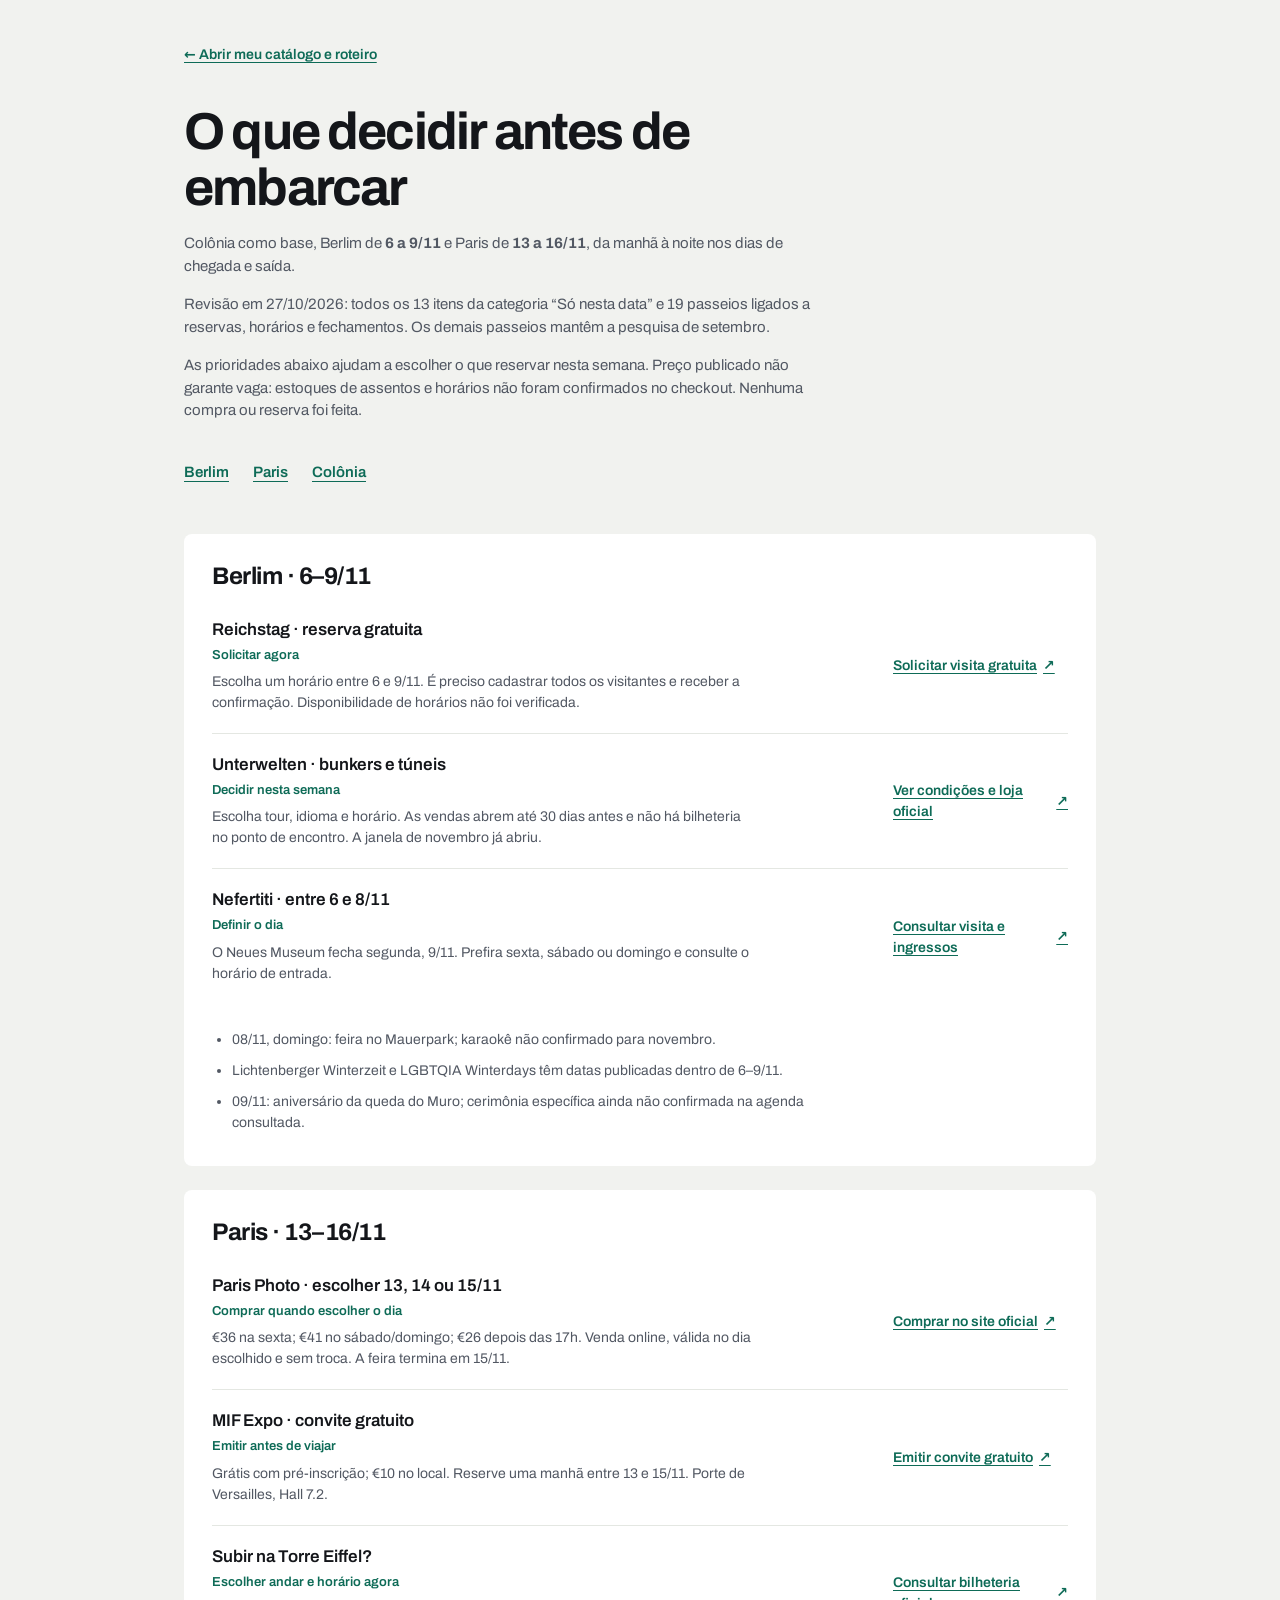
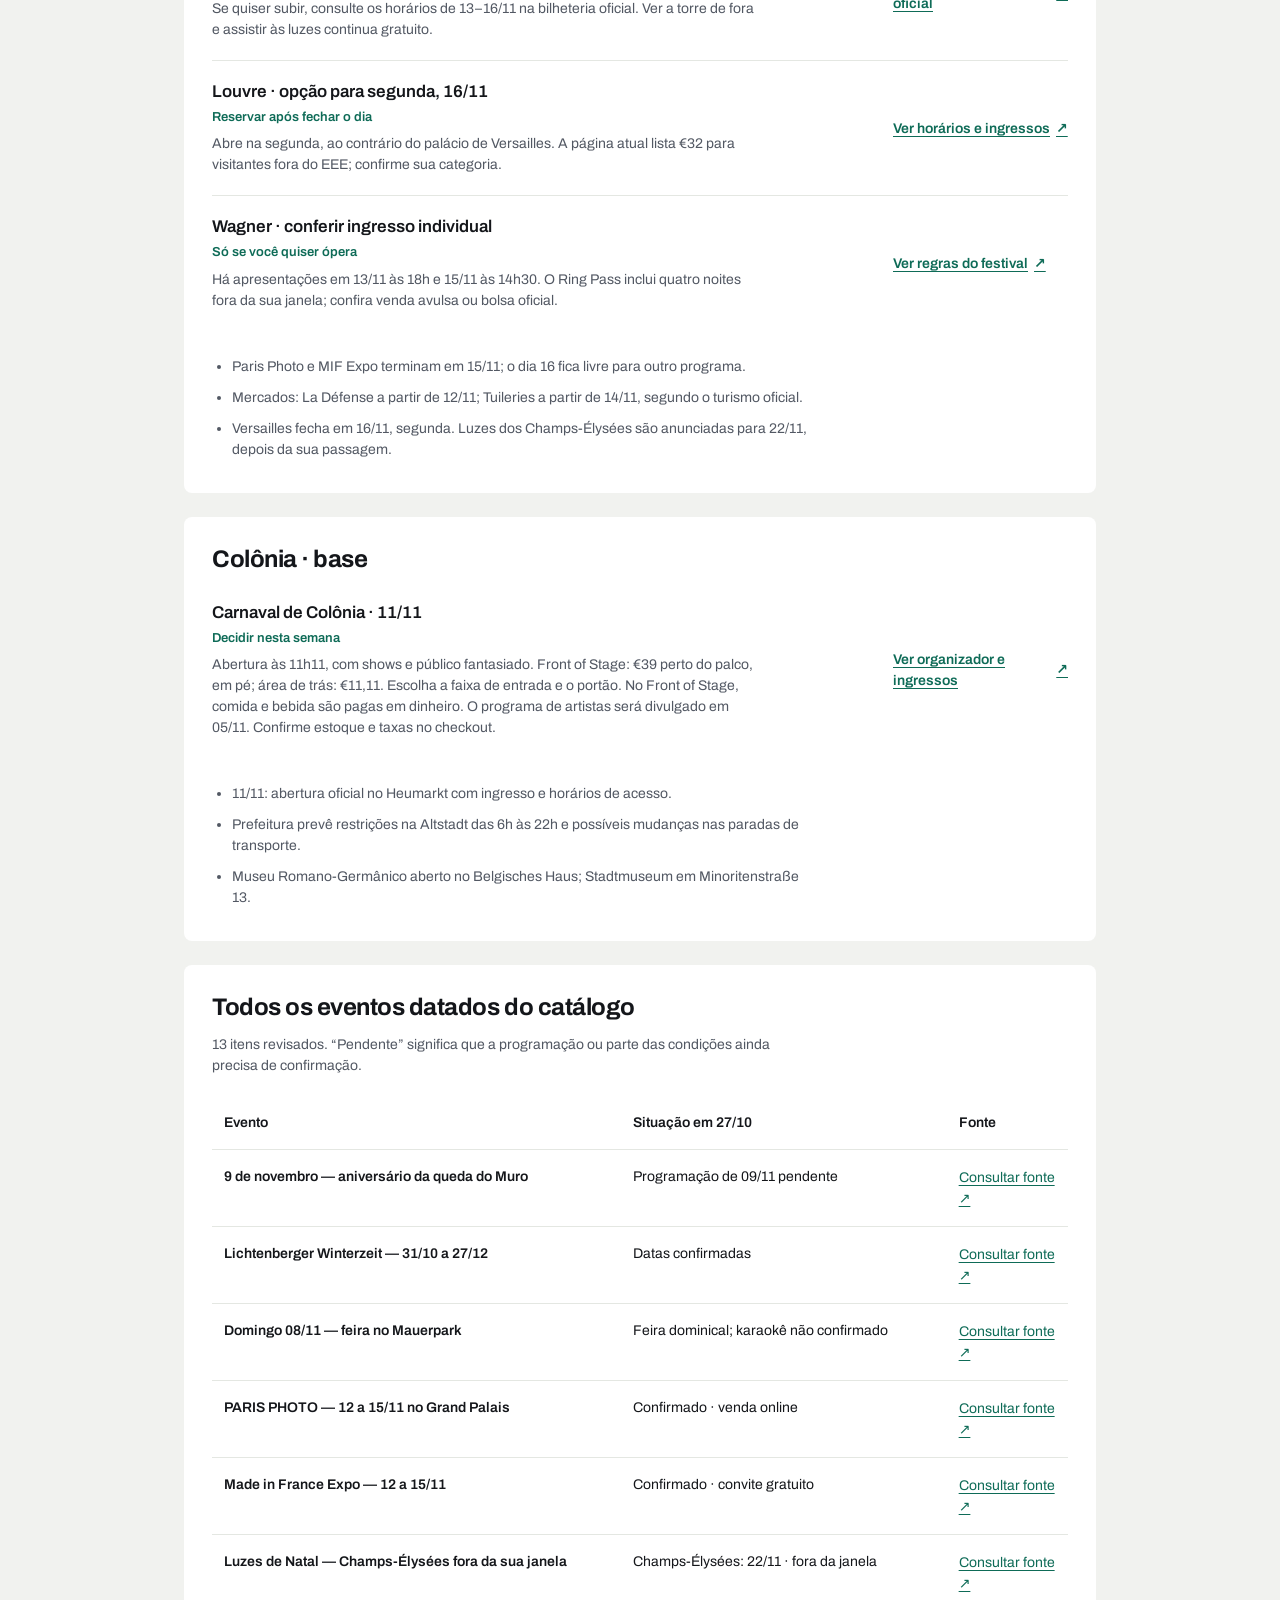
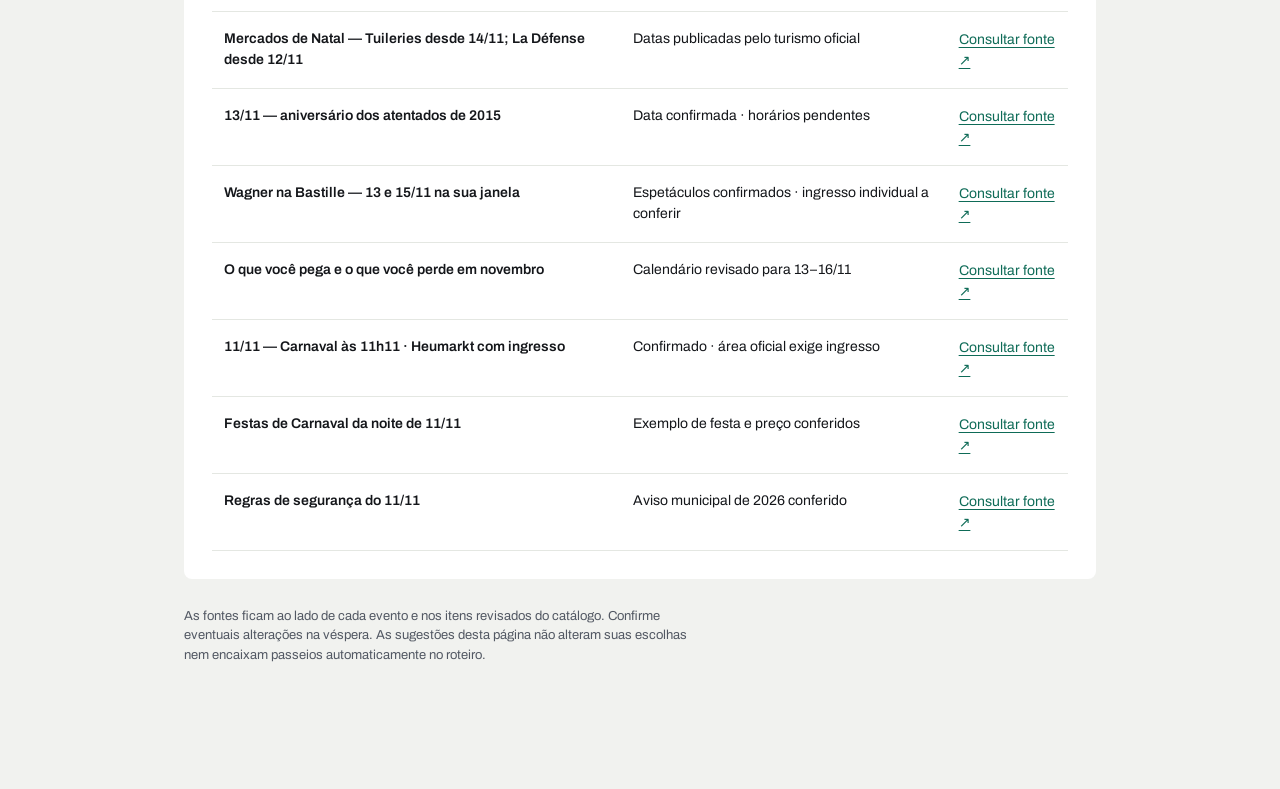
==== commit 0bba5c5e: "Detalha opcoes de ingresso do Carnaval" ====
--- a/app/agenda.html
+++ b/app/agenda.html
@@ -5,8 +5,8 @@
 <meta name="viewport" content="width=device-width, initial-scale=1">
 <meta name="color-scheme" content="light">
 <title>Decidir agora · Europa novembro 2026</title>
-<link rel="stylesheet" href="app.css?v=20261027">
-<link rel="stylesheet" href="agenda.css?v=20261027">
+<link rel="stylesheet" href="app.css?v=20261027b">
+<link rel="stylesheet" href="agenda.css?v=20261027b">
 </head>
 <body>
 <main class="agenda-page">
@@ -21,7 +21,7 @@
   <div id="agenda-full"></div>
   <p class="agenda-foot">As fontes ficam ao lado de cada evento e nos itens revisados do catálogo. Confirme eventuais alterações na véspera. As sugestões desta página não alteram suas escolhas nem encaixam passeios automaticamente no roteiro.</p>
 </main>
-<script src="dados.js?v=20261027"></script>
-<script src="agenda.js?v=20261027"></script>
+<script src="dados.js?v=20261027b"></script>
+<script src="agenda.js?v=20261027b"></script>
 </body>
 </html>
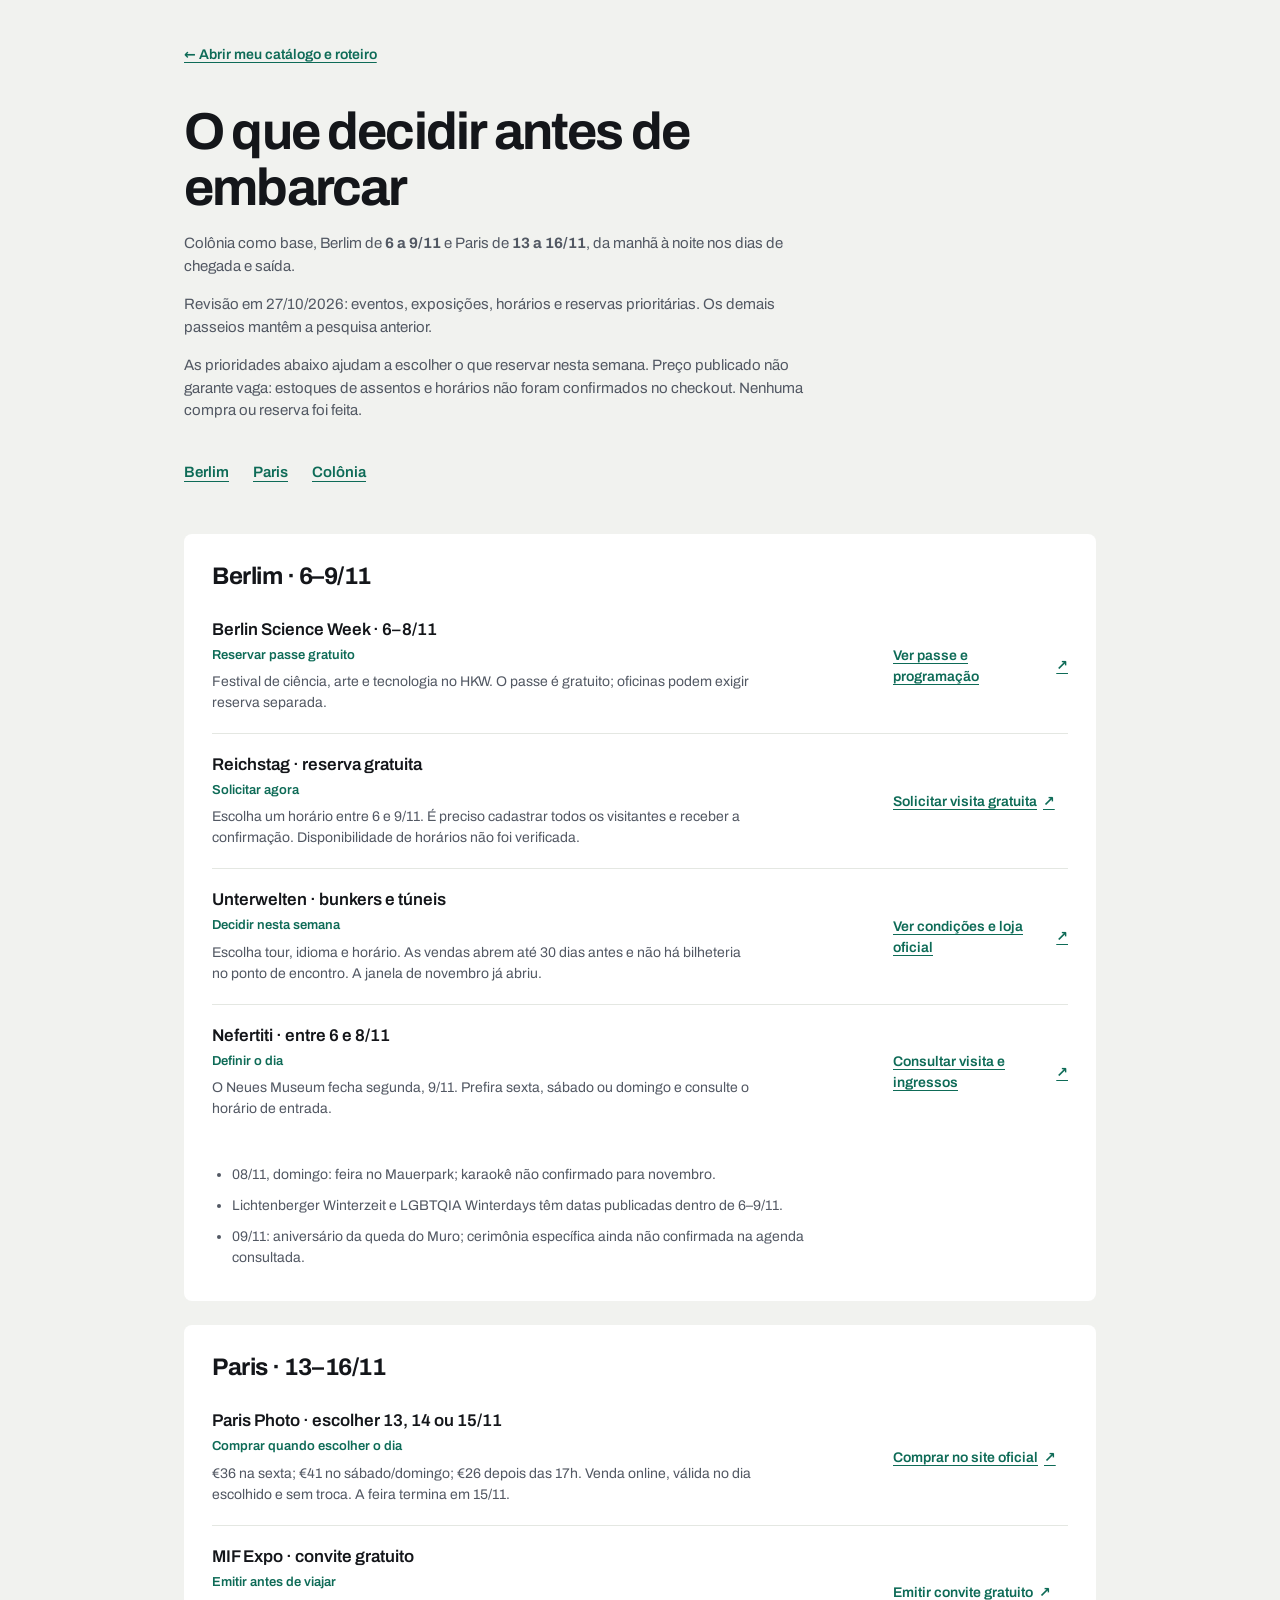
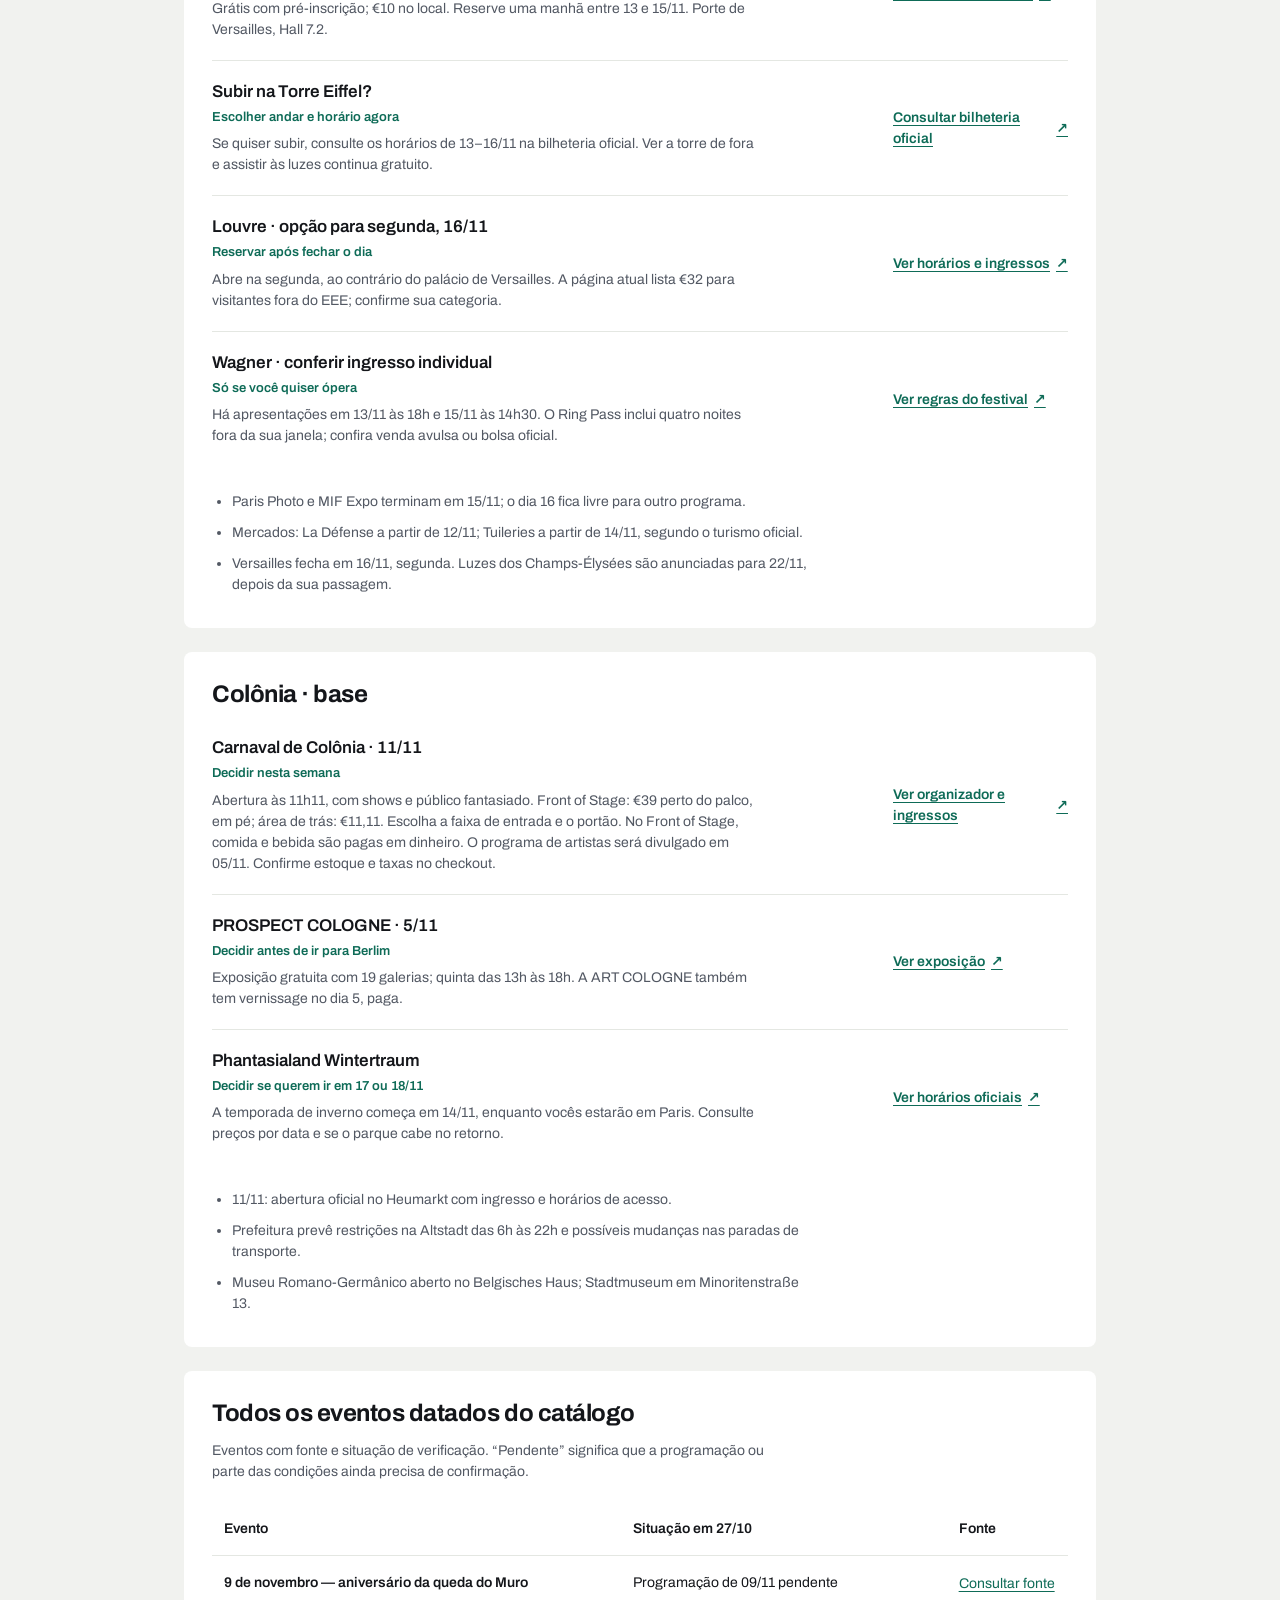
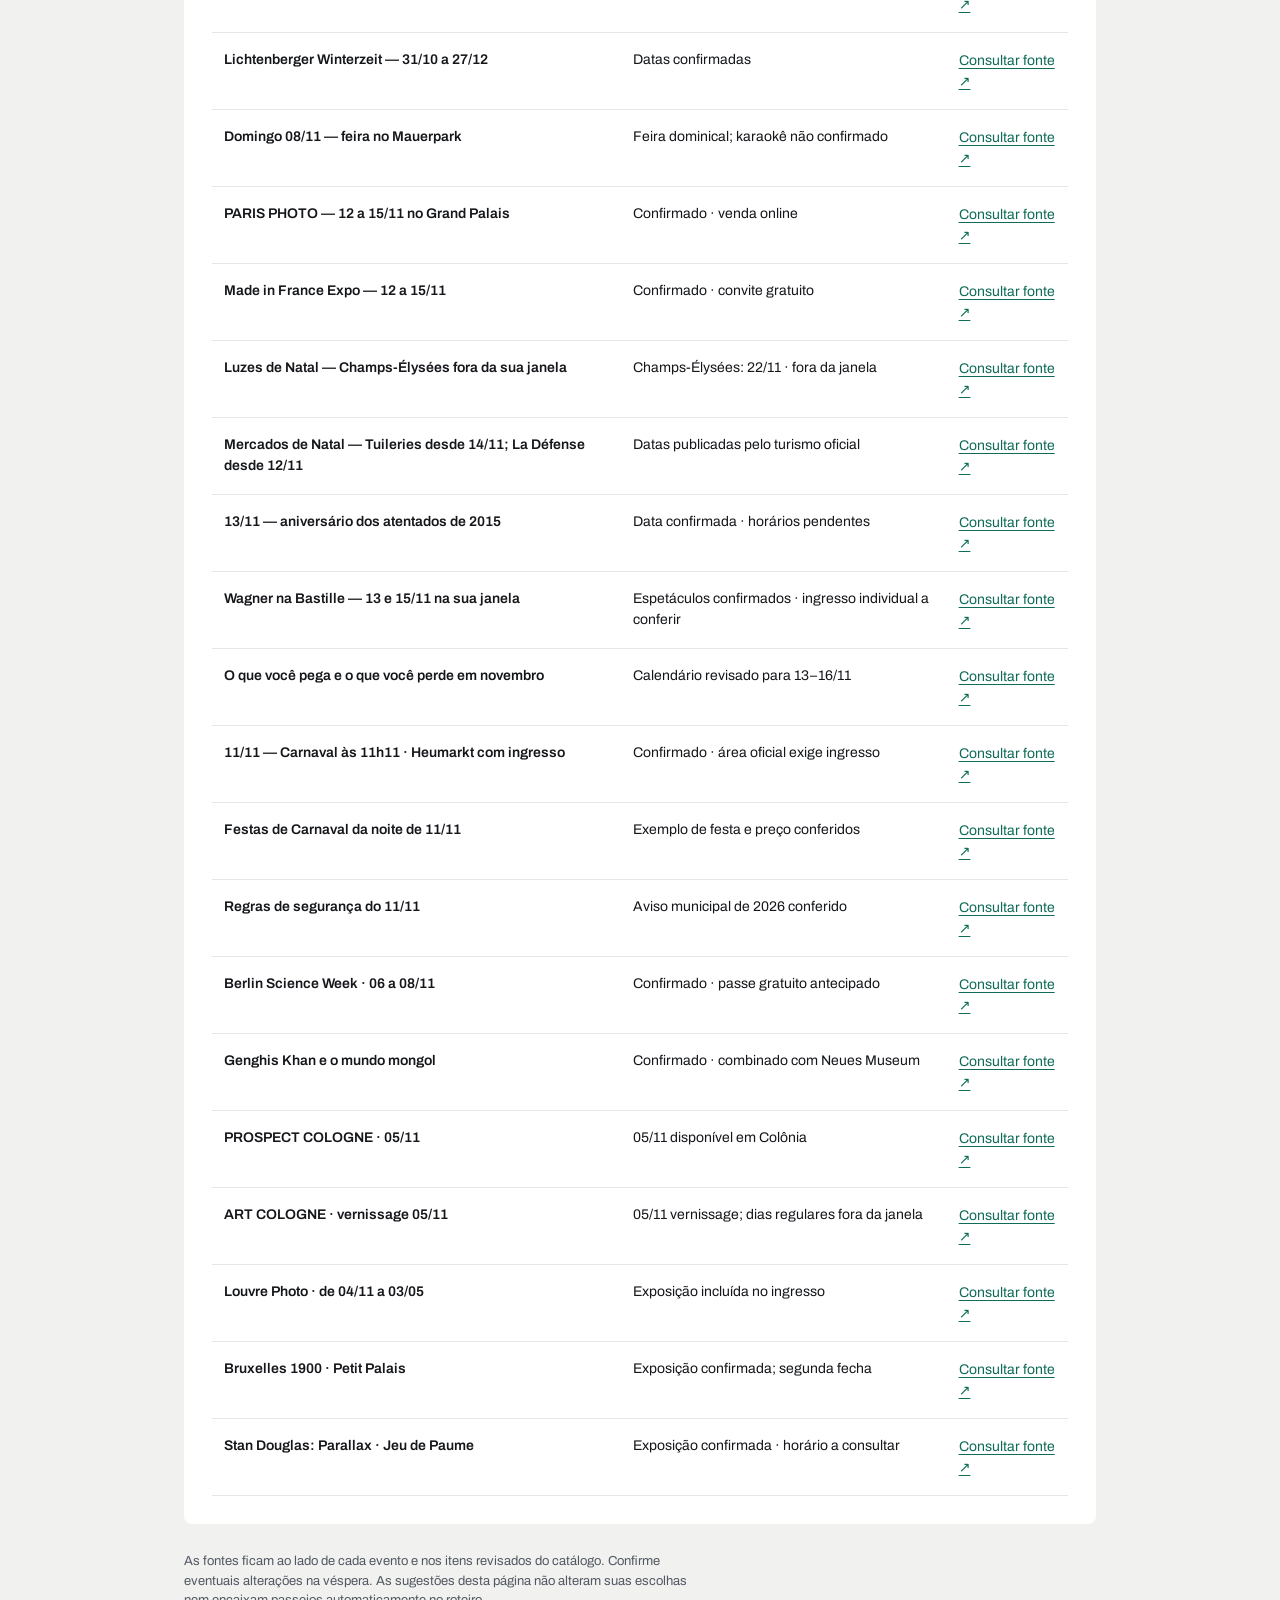
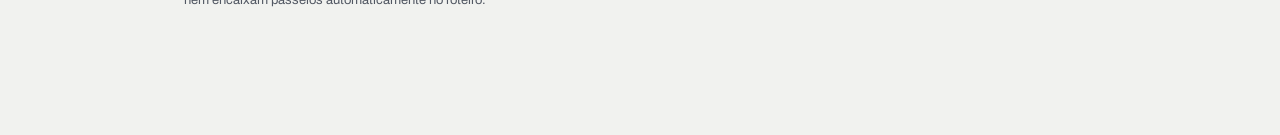
==== commit 756d9659: "Atualiza atrativos e eventos para a viagem" ====
--- a/app/agenda.html
+++ b/app/agenda.html
@@ -5,8 +5,8 @@
 <meta name="viewport" content="width=device-width, initial-scale=1">
 <meta name="color-scheme" content="light">
 <title>Decidir agora · Europa novembro 2026</title>
-<link rel="stylesheet" href="app.css?v=20261027b">
-<link rel="stylesheet" href="agenda.css?v=20261027b">
+<link rel="stylesheet" href="app.css?v=20261027c">
+<link rel="stylesheet" href="agenda.css?v=20261027c">
 </head>
 <body>
 <main class="agenda-page">
@@ -14,14 +14,14 @@
   <header class="agenda-intro">
     <h1>O que decidir antes de embarcar</h1>
     <p>Colônia como base, Berlim de <b>6 a 9/11</b> e Paris de <b>13 a 16/11</b>, da manhã à noite nos dias de chegada e saída.</p>
-    <p>Revisão em <time datetime="2026-10-27">27/10/2026</time>: todos os 13 itens da categoria “Só nesta data” e 19 passeios ligados a reservas, horários e fechamentos. Os demais passeios mantêm a pesquisa de setembro.</p>
+    <p>Revisão em <time datetime="2026-10-27">27/10/2026</time>: eventos, exposições, horários e reservas prioritárias. Os demais passeios mantêm a pesquisa anterior.</p>
     <p>As prioridades abaixo ajudam a escolher o que reservar nesta semana. Preço publicado não garante vaga: estoques de assentos e horários não foram confirmados no checkout. Nenhuma compra ou reserva foi feita.</p>
   </header>
   <nav class="agenda-nav" aria-label="Cidades da revisão"><a href="#berlin">Berlim</a><a href="#paris">Paris</a><a href="#colonia">Colônia</a></nav>
   <div id="agenda-full"></div>
   <p class="agenda-foot">As fontes ficam ao lado de cada evento e nos itens revisados do catálogo. Confirme eventuais alterações na véspera. As sugestões desta página não alteram suas escolhas nem encaixam passeios automaticamente no roteiro.</p>
 </main>
-<script src="dados.js?v=20261027b"></script>
-<script src="agenda.js?v=20261027b"></script>
+<script src="dados.js?v=20261027c"></script>
+<script src="agenda.js?v=20261027c"></script>
 </body>
 </html>
